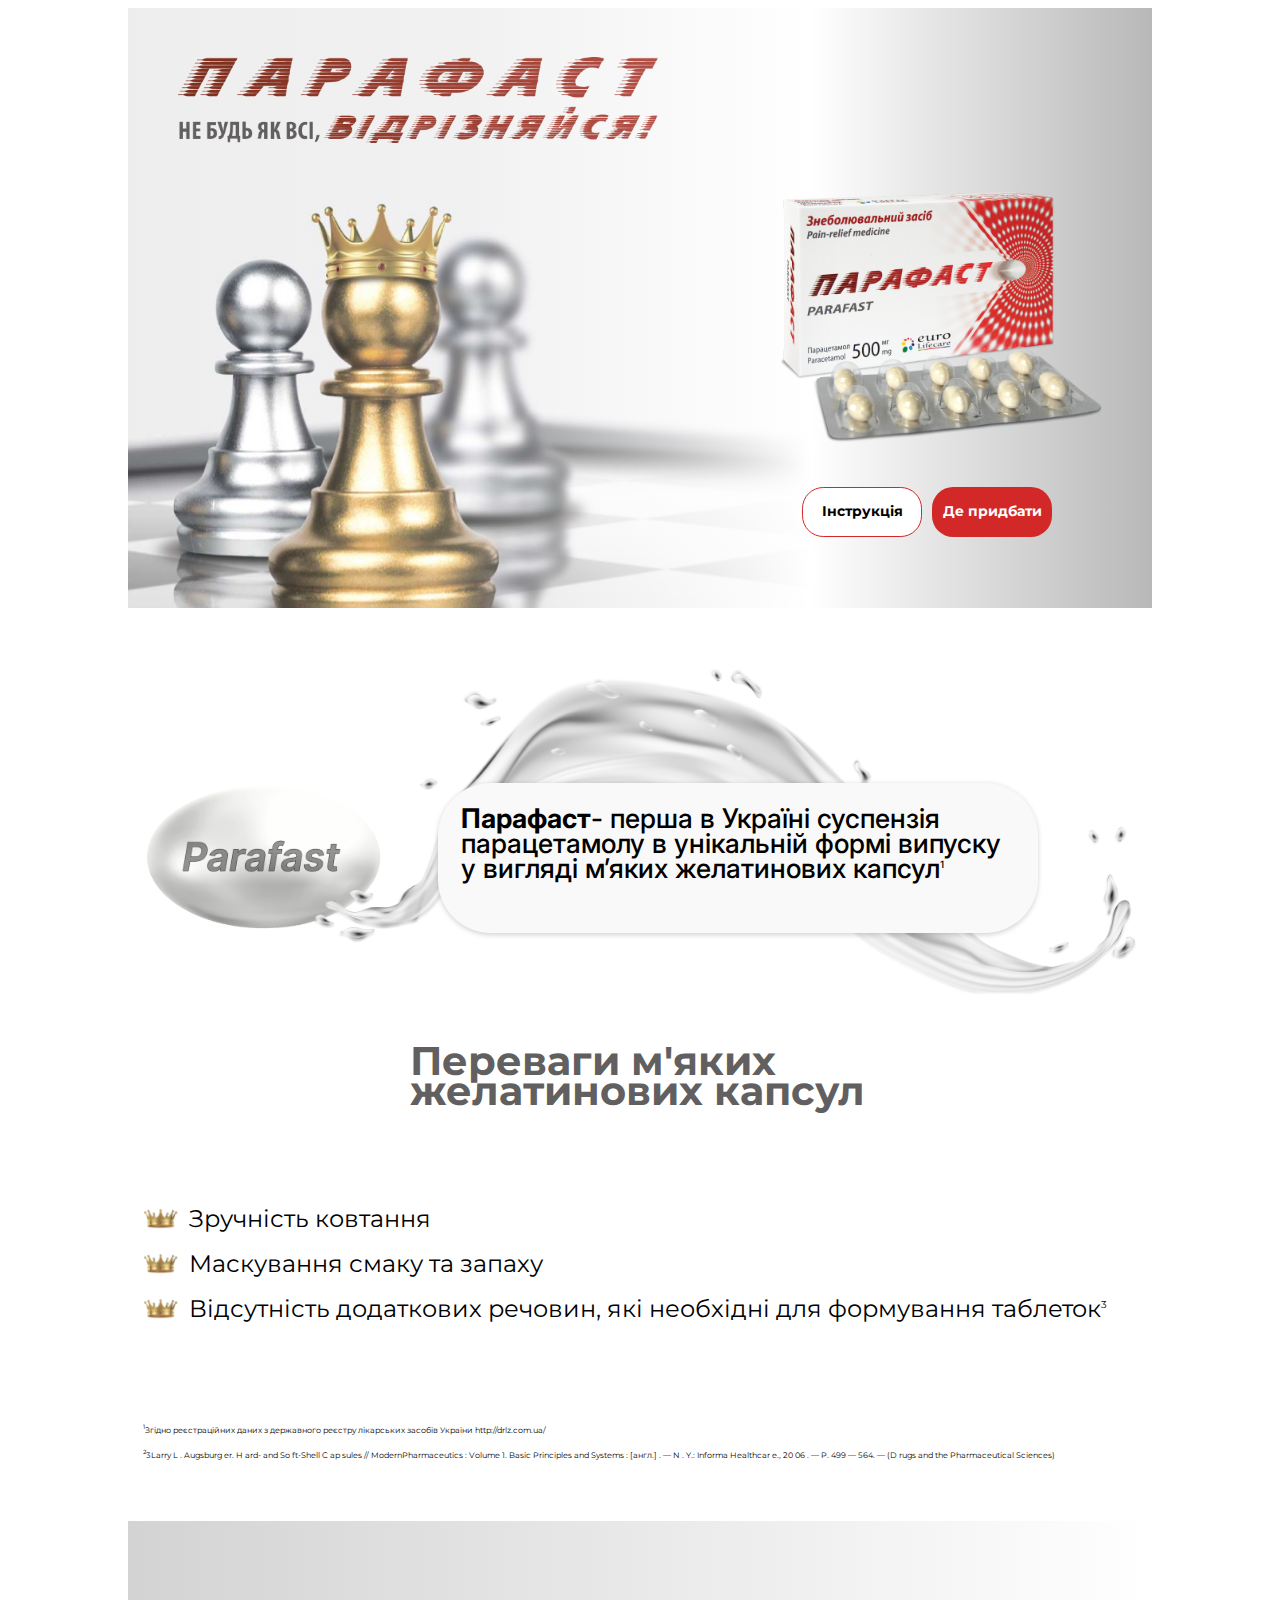
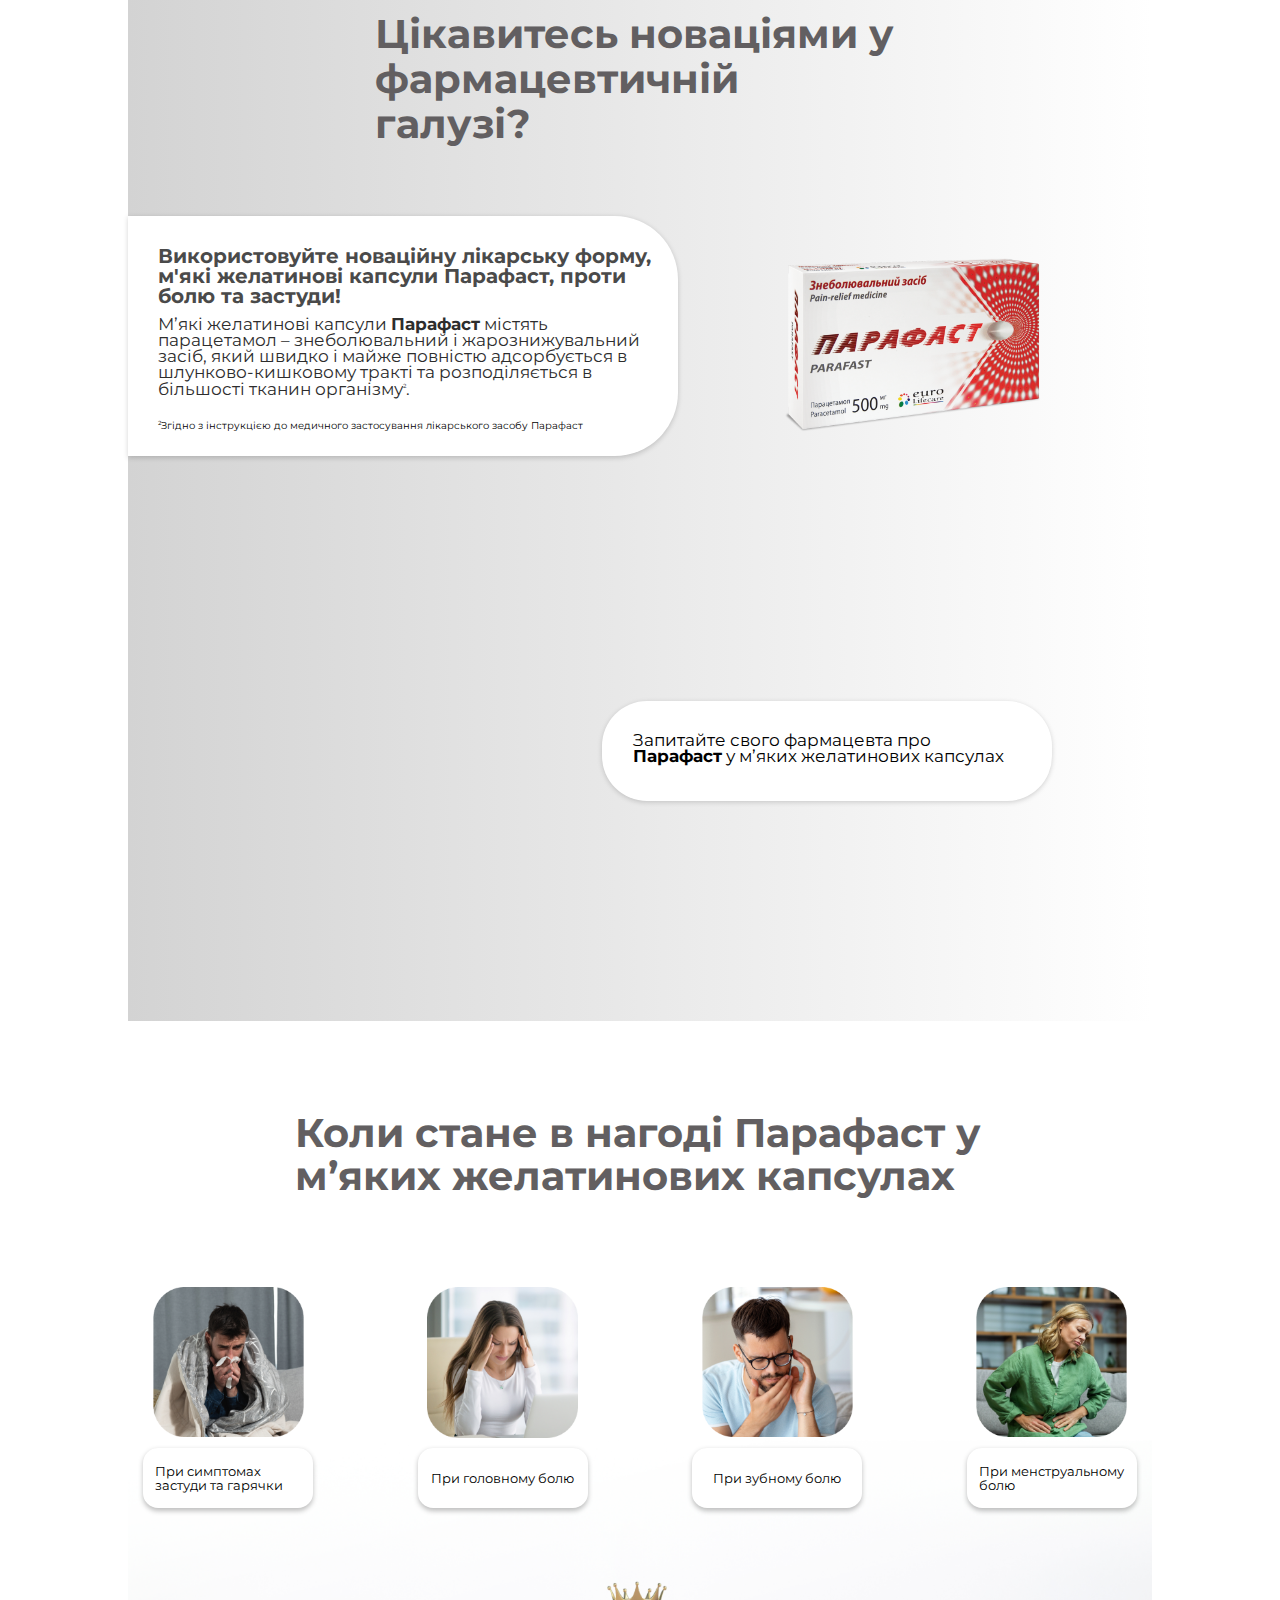
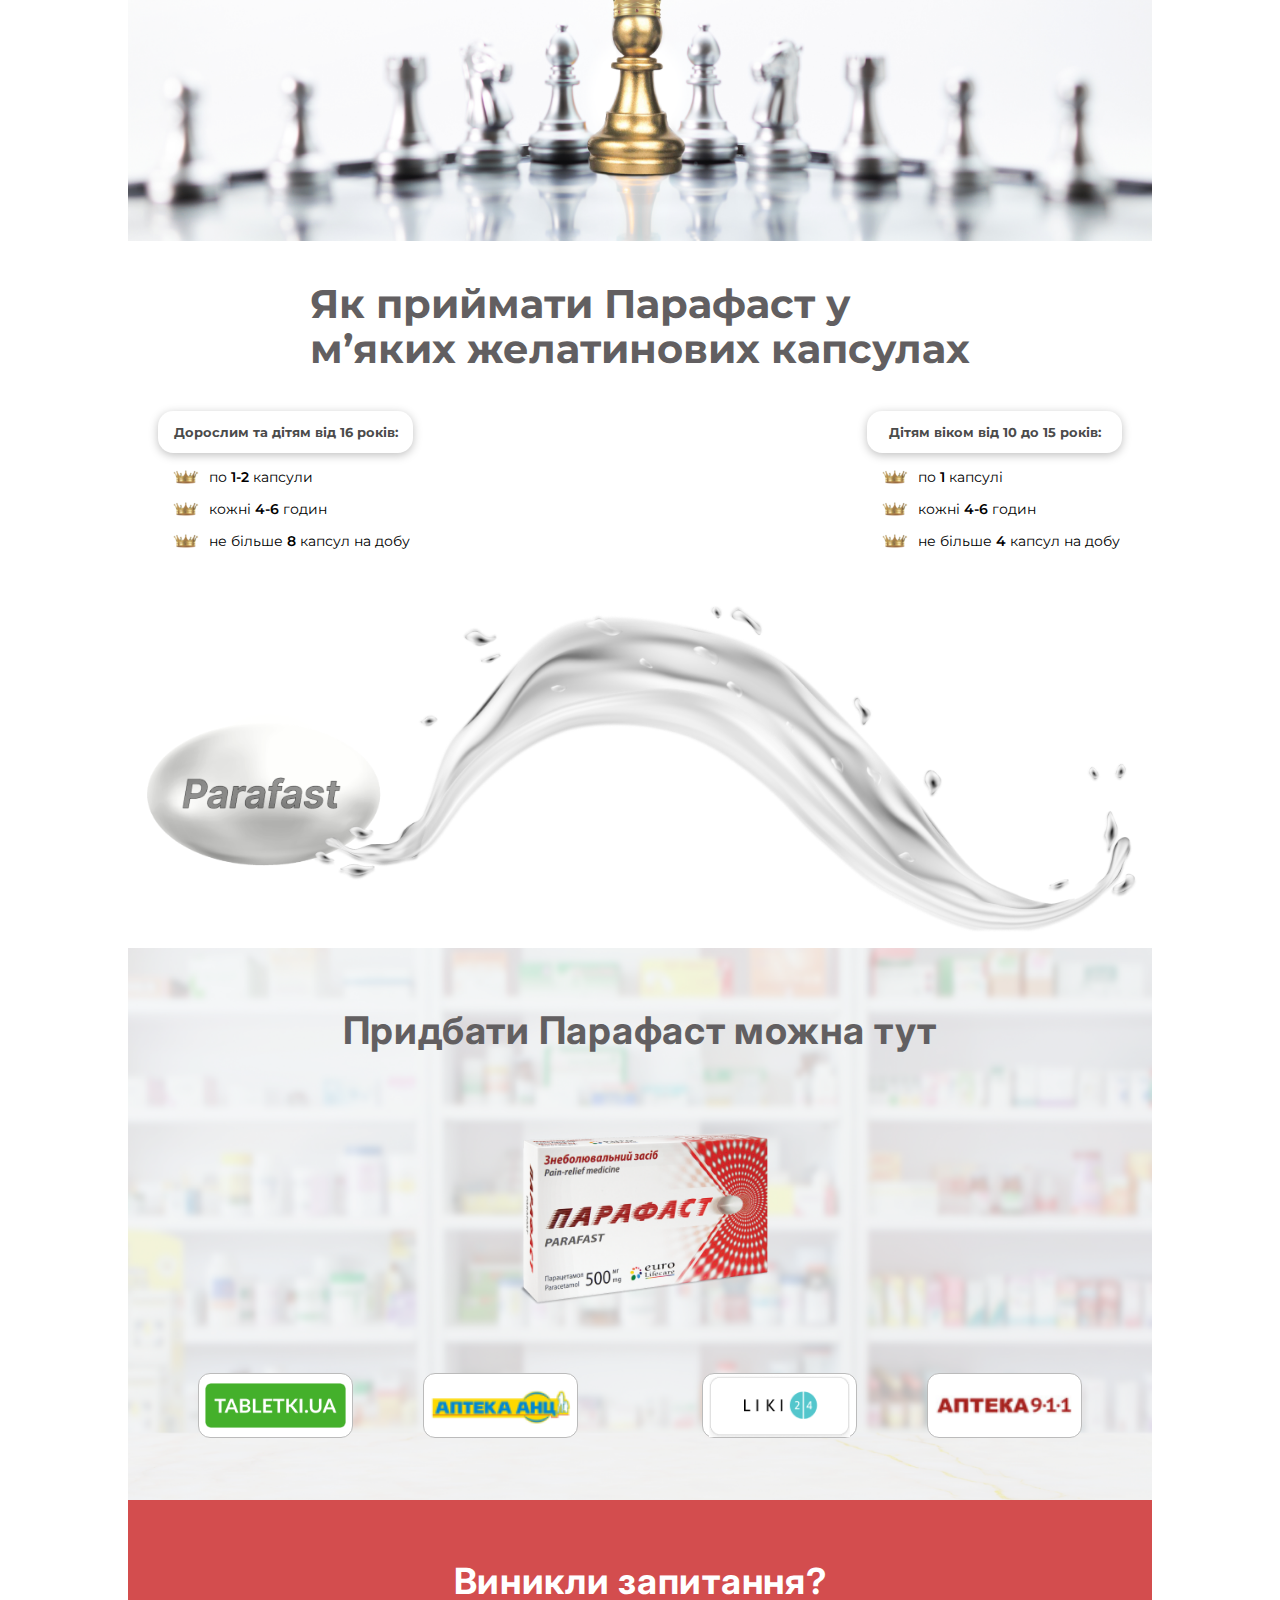
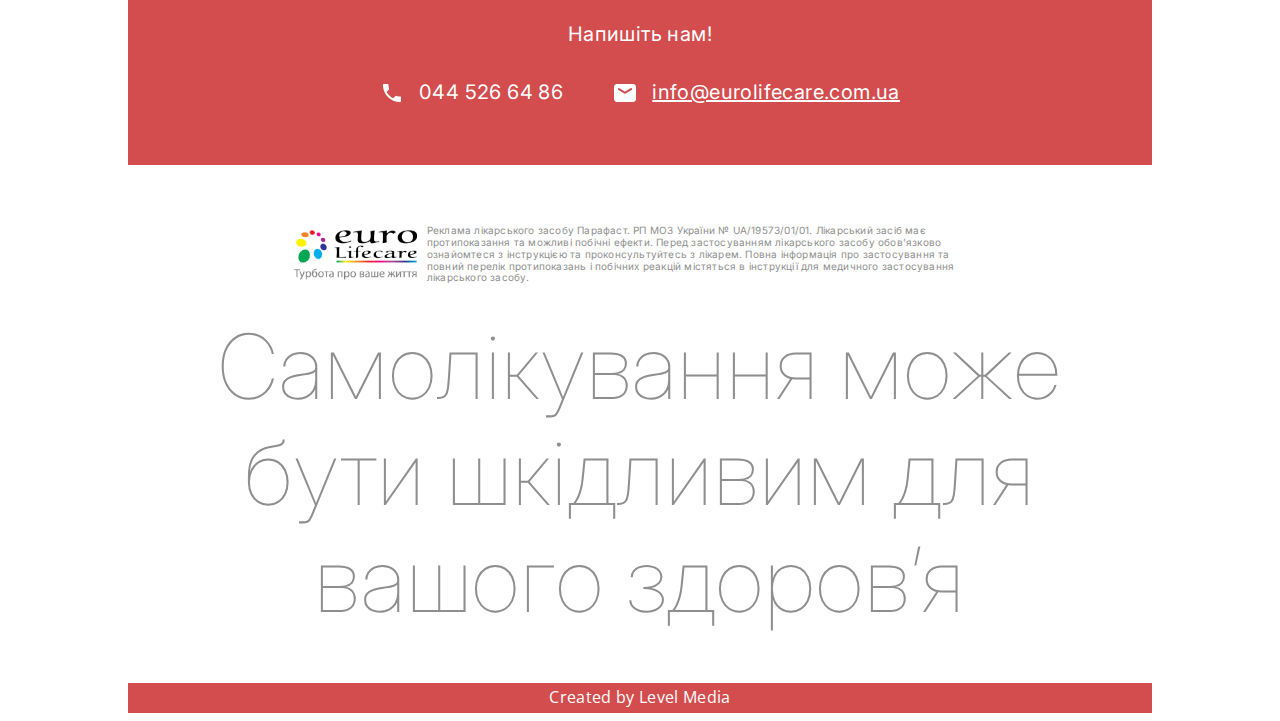
==== index.html @ 2ca3a3f9 "Section warning + footer full" ====
<!DOCTYPE html>
<html lang="en">
<head>
    <meta charset="UTF-8">
    <meta http-equiv="X-UA-Compatible" content="IE=edge">
    <meta name="viewport" content="width=device-width, initial-scale=1.0">
    <link rel="preconnect" href="https://fonts.googleapis.com">
    <link rel="preconnect" href="https://fonts.gstatic.com" crossorigin>
    <link href="https://fonts.googleapis.com/css2?family=Inter:wght@400;500;700;900&family=Montserrat:wght@400;500;600;700;900&display=swap"
        rel="stylesheet">
    <link rel="preconnect" href="https://fonts.googleapis.com">
    <link rel="preconnect" href="https://fonts.gstatic.com" crossorigin>
    <link href="https://fonts.googleapis.com/css2?family=Inter:wght@100;400;500;700;900&display=swap" rel="stylesheet">
    <link rel="preconnect" href="https://fonts.googleapis.com">
    <link rel="preconnect" href="https://fonts.gstatic.com" crossorigin>
    <link href="https://fonts.googleapis.com/css2?family=Open+Sans&display=swap" rel="stylesheet">
    <title>Парафаст</title>
    <link rel="stylesheet" href="./css/main.css">
</head>
<body>
    <header>

    </header>
    <main>
        <section class="hero-section container">
                <div class="hero-content">
                    <div>
                        <img src="./images/hero_title.png" alt="" class="hero-title">
                    </div>
                    <div class="hero-tumb">
                        <div class="hero-btn-box">
                            <button type="button" class="hero-btn-manual">Інструкція</button>
                            <button type="button" class="hero-btn-buy">Де придбати</button>
                        </div>
                        <img src="./images/hero_img-tablet-mobile.png" alt="" class="hero-img-tablet">
                        <img src="./images/hero_img-tablet-pc.png" alt="" class="hero-img-tablet-pc">
                    </div>
                </div>
        </section>
        <section class="advantages-section container">
            <div class="advantages-img-box">
                    <img src="./images/advantages_img.png" alt="" class="advantages-img">
                    <div class="definition">
                        <p class="definition-text"><span class="definition-text-title">Парафаст</span>- перша в Україні суспензія парацетамолу в унікальній формі випуску у вигляді
                            м’яких желатинових капсул<sup class="definition-text-index">1</sup></p>
                    </div>
            </div>
            <h1 class="advantages-section-title">Переваги м'яких желатинових капсул</h1>
            <ul class="advantages-section-list">
                <li class="advantages-section-item">
                    <img src="./images/crown.png" alt="" class="advantages-section-img">
                    <p class="advantages-section-item-text">Зручність ковтання</p>
                </li>
                <li class="advantages-section-item">
                    <img src="./images/crown.png" alt="" class="advantages-section-img">
                    <p class="advantages-section-item-text">Маскування смаку та запаху</p>
                </li>
                <li class="advantages-section-item">
                    <img src="./images/crown.png" alt="" class="advantages-section-img">
                    <p class="advantages-section-item-text">Відсутність додаткових речовин, які необхідні для формування таблеток<sup class="advantages-section-item-index">3</sup></p>
                </li>
            </ul>
            <p class="advantages-section-footnote"><sup class="advantages-section-footnote-index">1</sup>Згідно реєстраційних даних з державного реєстру лікарських засобів України http://drlz.com.ua/</p>
            <p class="advantages-section-second-footnote"><sup class="advantages-section-footnote-index">2</sup>3Larry L . Augsburg er. H ard- and So ft-Shell C ap sules // ModernPharmaceutics : Volume 1. Basic Principles and
            Systems : [англ.] . — N . Y.: Informa Healthcar e., 20 06 . — P. 499 — 564. — (D rugs and the Pharmaceutical Sciences)</p>
        </section>
        <section class="innovations-section container">
            <h1 class="innovations-section-title">Цікавитесь новаціями у фармацевтичній галузі?</h1>
            <div class="innovations-tumb">
                <div class="innovations-text-box">
                    <p class="innovations-first-text">Використовуйте новаційну лікарську форму, м'які желатинові капсули Парафаст, проти болю та застуди!</p>
                    <p class="innovations-second-text">М’які желатинові капсули <span class="innovations-second-bold-text">Парафаст</span> містять парацетамол – знеболювальний і жарознижувальний засіб, який швидко і майже
                    повністю адсорбується в шлунково-кишковому тракті та розподіляється в більшості тканин організму<sup class="innovations-second-text-index">2</sup>.</p>
                    <p class="innovations-footnote-text"><sup class="innovations-footnote-index">2</sup>Згідно з інструкцією до медичного застосування лікарського засобу Парафаст</p>
                </div>
                <img src="./images/innovations_img-tablet.png" alt="" class="innovations-img-tablet">
            </div>
            <div class="innovations-ask">
                <p class="innovations-ask-text">Запитайте свого фармацевта про <span class="innovations-ask-bold-text">Парафаст</span> у м’яких желатинових капсулах</p>
            </div>
            <img src="./images/innovations_girl.png" alt="" class="innovations-girl-img">
        </section>
        <section class="simptoms-section container">
            <h1 class="simptoms-section-title">Коли стане в нагоді Парафаст у м’яких желатинових капсулах</h1>
            <div class="simptoms-list">
                <div class="simptoms-tumb">
                    <div class="simptoms-item-img-box"><img src="./images/flu.png" alt=""></div>
                    <div class="simptoms-item-text-box"><p class="simptoms-item-text">При симптомах застуди та гарячки</p></div>
                </div>
                <div class="simptoms-tumb">
                    <div class="simptoms-item-img-box"><img src="./images/headache.png" alt=""></div>
                    <div class="simptoms-item-text-box"><p class="simptoms-item-text">При головному болю</p></div>
                </div>
                <div class="simptoms-tumb">
                    <div class="simptoms-item-img-box"><img src="./images/toothache.png" alt=""></div>
                    <div class="simptoms-item-text-box"><p class="simptoms-item-text">При зубному болю</p></div>
                </div>
                <div class="simptoms-tumb">
                    <div class="simptoms-item-img-box"><img src="./images/menstrual.png" alt=""></div>
                    <div class="simptoms-item-text-box"><p class="simptoms-item-text">При менструальному болю</p></div>
                </div>
            </div>
            <img src="./images/simptoms_img.png" alt="" class="simptoms-img">
        </section>
        <section class="use-section container">
            <h1 class="use-section-title">Як приймати Парафаст у м’яких желатинових капсулах</h1>
            <div class="use-section-box">
                <div class="use-tumb">
                    <div class="use-list-title">
                        <p class="use-list-title-text">Дорослим та дітям від 16 років:</p>
                    </div>
                    <ul class="use-list">
                        <li class="use-item">
                            <img src="./images/crown.png" alt="" class="use-item-img">
                            <p class="use-item-text">по <span class="use-item-bold-text">1-2</span> капсули</p>
                        </li>
                        <li class="use-item">
                            <img src="./images/crown.png" alt="" class="use-item-img">
                            <p class="use-item-text">кожні <span class="use-item-bold-text">4-6</span> годин</p>
                        </li>
                        <li class="use-item">
                            <img src="./images/crown.png" alt="" class="use-item-img">
                            <p class="use-item-text">не більше <span class="use-item-bold-text">8</span> капсул на добу</p>
                        </li>
                    </ul>
                </div>
                <div class="use-tumb">
                    <div class="use-list-title">
                        <p class="use-list-title-text">Дітям віком від 10 до 15 років:</p>
                    </div>
                    <ul class="use-list">
                        <li class="use-item">
                            <img src="./images/crown.png" alt="" class="use-item-img">
                            <p class="use-item-text">по <span class="use-item-bold-text">1</span> капсулі</p>
                        </li>
                        <li class="use-item">
                            <img src="./images/crown.png" alt="" class="use-item-img">
                            <p class="use-item-text">кожні <span class="use-item-bold-text">4-6</span> годин</p>
                        </li>
                        <li class="use-item">
                            <img src="./images/crown.png" alt="" class="use-item-img">
                            <p class="use-item-text">не більше <span class="use-item-bold-text">4</span> капсул на добу</p>
                        </li>
                    </ul>
                    </div>
                </div>
            </div>
            <img src="./images/advantages_img.png" alt="">
        </section>
        <section class="container">
            <div class="section-buy-box">
                <p class="buy-title" id="where">Придбати Парафаст можна тут</p>
                    <div class="buy-photo">
                        <img src="./images/buy_photo.png" alt="">
                    </div>
                    <div class="buy-box">
                        <div class="buy-one-twoo-box">
                            <a href=""><button type="button" class="buy-one-btn">
                                    <img src="./images/buy_1_btn.png" alt="">
                                </button></a>
                            <a href=""><button type="button" class="buy-twoo-btn">
                                    <img src="./images/buy_2_btn.png" alt="">
                                </button></a>
                        </div>
                        <div class="buy-three-four-box">
                            <a href=""><button type="button" class="buy-three-btn">
                                    <img src="./images/buy_3_btn.png" alt="">
                                </button></a>
                            <a href=""><button type="button" class="buy-four-btn">
                                    <img src="./images/buy_4_btn.png" alt="">
                                </button></a>
                        </div>
                    </div>
            </div>
        </section>
        <section class="container">
            <div class="section-contacts">
                <p class="contacts-title">Виникли запитання?</p>
                <p class="contacts-text">Напишіть нам!</p>
                <div class="contacts-box">
                    <div class="contacts-phone-box">
                        <img src="./images/phone_icon.png" alt="" class="contacts-phone-icon">
                        <a class="contacts-phone-number" href="tel:+380445266486">044 526 64 86</a>
                    </div>
                    <div class="contacts-mail-box">
                        <img src="./images/mail_icon.png" alt="" class="contacts-mail-icon">
                        <a class="contacts-mail" href="mailto:info@eurolifecare.com.ua">info@eurolifecare.com.ua</a>
                    </div>
                </div>
            </div>
        </section>
        <section class="container">
            <div class="section-warning">
                <div class="warning-logo-box">
                    <img src="./images/eurolifecare_logo.png" alt="" class="warning-lifecare-logo">
                    <p class="warning-note">Реклама лікарського засобу Парафаст. РП МОЗ України № UA/19573/01/01. Лікарський засіб має протипоказання та можливі
                    побічні ефекти. Перед застосуванням лікарського засобу обов’язково ознайомтеся з інструкцією та проконсультуйтесь з
                    лікарем. Повна інформація про застосування та повний перелік протипоказань і побічних реакцій містяться в інструкції для
                    медичного застосування лікарського засобу.</p>
                </div>
                <p class="warning-text">Самолікування може бути шкідливим для вашого здоров’я</p>
            </div>
        </section>
        </main>
        <footer class="container">
            <div class="footer-box">
                <p class="footer-text">Сreated by Level Media</p>
            </div>
        </footer>
    </main>
    
</body>
</html>
---- css/main.css ----
html {
    box-sizing: border-box;
}

*,
*::before,
*::after {
    box-sizing: inherit;
}

img {
    display: block;
    width: 100%;
    height: auto;
}

h1,
h2,
h3,
p {
    margin-top: 0;
    margin-bottom: 0;
}

.visually-hidden {
    position: absolute !important;
    clip: rect(1px 1px 1px 1px);
    clip: rect(1px, 1px, 1px, 1px);
    padding: 0 !important;
    border: 0 !important;
    height: 1px !important;
    width: 1px !important;
    overflow: hidden;
    margin: 0;
}

.list {
    list-style: none;
    margin: 0;
    padding-left: 0;
}

.txt-deco {
    text-decoration: none;
}

.container {
    width: 100%;
}

@media screen and (min-width: 425px) {
    .container {
        max-width: 425px;
        margin-left: auto;
        margin-right: auto;
    }
}

@media screen and (min-width: 768px) {
    .container {
        max-width: 768px;
    }
}

@media screen and (min-width: 1024px) {
    .container {
        max-width: 1024px;
    }
}

@media screen and (min-width: 1440px) {
    .container {
        max-width: 1440px;
    }
}

.hero-section {
    background-image: linear-gradient(to bottom, rgba(114, 108, 108, 0), rgba(255, 255, 255, 0.19), rgba(184, 184, 184, 1)), url(../images/hero_img-mobile.png);
    background-repeat: no-repeat;
    background-position: center;
    background-size: cover;
    margin-left: auto;
    margin-right: auto;
    display: flex;
    align-items: center;

    @media screen and (min-width: 768px) {
            background-image: linear-gradient(to right, rgba(114, 108, 108, 0), rgba(255, 255, 255, 0.19), rgba(255, 255, 255, 1), rgba(184, 184, 184, 1)), url(../images/hero_img-pc.png);
        }
}

.hero-content {
    width: 100%;
    height: 550px;
    margin-left: auto;
    margin-right: auto;
    padding-top: 50px;

    @media screen and (min-width: 400px) {
            padding-top: 35px;
        }

    @media screen and (min-width: 768px) {
            height: 600px;
        }
    
        @media screen and (min-width: 1440px) {
            height: 900px;
            padding-top: 80px;
        }
}

.hero-title {
    width: 280px;
    height: 67px;
    margin-left: auto;
    margin-right: auto;

    @media screen and (min-width: 768px) {
            width: 480px;
            height: 100px;
            margin-left: 50px;
        }

        @media screen and (min-width: 1440px) {
            width: 686px;
            height: 143px;
            margin-left: 100px;
        }
}

.hero-tumb {
    display: flex;
    flex-direction: column;
}

.hero-btn-box {
    @media screen and (max-width: 767px) {
            display: flex;
            flex-direction: column;
            padding-top: 115px;
            margin-bottom: 20px;
        }
    
    @media screen and (min-width: 400px) {
            padding-top: 130px;
        }

        @media screen and (min-width: 768px) {
            display: flex;
            order: 2;
            padding-top: 0;
            margin-left: auto;
            margin-right: 100px;
        }

        @media screen and (min-width: 1440px) {
            margin-right: 130px;
        }
}

.hero-btn-manual {
    font-family: 'Montserrat';
    font-weight: 700;
    font-size: 14px;
    line-height: 17.09px;
    color: black;
    width: 120px;
    height: 50px;
    border: 0.45px solid #D22827;
    background-color: #fff;
    border-radius: 21.24px;
    margin-right: 12px;
    margin-left: auto;
    margin-bottom: 10px;

    @media screen and (min-width: 768px) {
            margin-right: 0;
            margin-left: 0;
            margin-bottom: 0;
        }

    @media screen and (min-width: 1440px) {
        margin-right: 0;
        margin-left: 0;
        margin-bottom: 0;
        width: 191px;
        height: 66px;
        font-size: 22px;
    }
}

.hero-btn-buy {
    font-family: 'Montserrat';
    font-weight: 700;
    font-size: 14px;
    line-height: 17.09px;
    color: #fff;
    width: 120px;
    height: 50px;
    border: none;
    background-color: #D22827;
    border-radius: 21.24px;
    margin-right: 12px;
    margin-left: auto;

    @media screen and (min-width: 768px) {
            margin-right: 0;
            margin-left: 10px;
        }

    @media screen and (min-width: 1440px) {
            width: 191px;
            height: 66px;
            font-size: 22px;
            margin-left: 30px;
        }
}

.hero-img-tablet {
    width: 256px;
    height: 187px;
    margin-left: auto;
    margin-right: auto;

    @media screen and (min-width: 768px) {
            display: none;
        }
}

.hero-img-tablet-pc {
    display: none;

    @media screen and (min-width: 768px) {
            display: block;
            width: 330px;
            height: 314px;
            order: 1;
            margin-right: 50px;
            margin-left: auto;
            margin-bottom: 30px;
        }
    
        @media screen and (min-width: 1440px) {
            width: 500px;
            height: 470px;
            margin-bottom: 50px;
        }

}

.advantages-section {
    padding-top: 60px;
    padding-bottom: 60px;
    padding-left: 15px;
    padding-right: 15px;

    @media screen and (min-width: 1440px) {
            padding-top: 100px;
            padding-bottom: 100px;
            padding-left: 100px;
            padding-right: 100px;
        }
}

.advantages-img-box {
    position: relative;
    margin-bottom: 50px;

    @media screen and (min-width: 1440px) {
            margin-bottom: 150px;
        }
}

.definition {
    position: absolute;
    top: 15%;
    right: 5%;
    width: 196px;
    height: 66px;
    border-radius: 15.2px;
    background-color: #F9F9F9;
    padding-left: 10px;
    padding-right: 10px;
    padding-top: 10px;
    padding-bottom: 10px;
    box-shadow: 0px 1.35px 5.74px rgba(0, 0, 0, 0.17);

    @media screen and (min-width: 375px) {
            right: 10%;
        }

    @media screen and (min-width: 425px) {
            top: 20%;
            right: 15%;
        }

    @media screen and (min-width: 768px) {
            width: 450px;
            height: 100px;
            top: 35%;
            right: 10%;
        }

    @media screen and (min-width: 1024px) {
            width: 600px;
            height: 150px;
            padding: 23px;
            border-radius: 53.21px;
        }

    @media screen and (min-width: 1440px) {
            top: 40%;
            right: 5%;
            width: 800px;
            height: 170px;
            padding: 30px;
        }

}

.definition-text {
    font-family: 'Inter', sans-serif;
    font-weight: 500;
    font-size: 8.74px;
    line-height: 10.58px;
    color: #000;

    @media screen and (min-width: 768px) {
            font-size: 22px;
            line-height: 20px;
        }

    @media screen and (min-width: 1024px) {
            font-size: 27px;
            line-height: 25px;
        }

    @media screen and (min-width: 1440px) {
            font-size: 32px;
            line-height: 38.73px;
        }
}

.definition-text-title {
    font-family: 'Inter', sans-serif;
    font-weight: 700;
    font-size: 8.74px;
    line-height: 10.58px;
    color: #000;

    @media screen and (min-width: 768px) {
            font-size: 22px;
            line-height: 20px;
        }

    @media screen and (min-width: 1024px) {
            font-size: 27px;
            line-height: 25px;
        }

    @media screen and (min-width: 1440px) {
            font-size: 32px;
            line-height: 38.73px;
        }
}

.definition-text-index {
    font-family: 'Inter', sans-serif;
    font-weight: 500;
    font-size: 6px;
    line-height: 4px;
    color: #000;

    @media screen and (min-width: 768px) {
            font-size: 10px;
        }
}

.advantages-section-title {
    font-family: 'Montserrat';
    font-weight: 700;
    font-size: 22px;
    line-height: 20.59px;
    color: #625F61;
    margin-left: auto;
    margin-right: auto;
    width: 250px;

    @media screen and (min-width: 768px) {
            font-size: 27px;
            width: 400px;
        }

    @media screen and (min-width: 1024px) {
            font-size: 40px;
            line-height: 30px;
            width: 460px;
        }

    @media screen and (min-width: 1440px) {
            font-size: 46px;
            width: 1000px;
        }
}

.advantages-section-img {
    width: 22px;
    height: 13px;
    margin-right: 10px;

    @media screen and (min-width: 1024px) {
            width: 36px;
            height: 23px;
        }
}

.advantages-section-list {
    padding: 0;
    margin-top: 50px;
    margin-bottom: 50px;

    @media screen and (min-width: 1024px) {
            margin-top: 100px;
            margin-bottom: 100px;
        }

    @media screen and (min-width: 1440px) {
            margin-top: 170px;
            margin-bottom: 170px;
        }
}

.advantages-section-item {
    display: flex;
    align-items: center;
    margin-bottom: 20px;

    @media screen and (min-width: 1440px) {
            margin-bottom: 40px;
        }
}

.advantages-section-item-text {
    font-family: 'Montserrat';
    font-weight: 400;
    font-size: 14px;
    line-height: 12.12px;
    color: #000000;

    @media screen and (min-width: 768px) {
            font-size: 24px;
            line-height: 25px;
        }

    @media screen and (min-width: 1440px) {
            font-size: 28px;
        }
}

.advantages-section-item-index {
    font-family: 'Montserrat';
    font-weight: 400;
    font-size: 6px;
    line-height: 12.12px;
    color: #000000;

    @media screen and (min-width: 768px) {
            font-size: 10px;
        }
}

.advantages-section-footnote {
    font-family: 'Montserrat';
    font-weight: 400;
    font-size: 8px;
    line-height: 12.12px;
    color: #000000;
    margin-bottom: 10px;

    @media screen and (min-width: 1440px) {
            font-size: 12px;
        }
}

.advantages-section-second-footnote {
    font-family: 'Montserrat';
    font-weight: 400;
    font-size: 8px;
    line-height: 12.12px;
    color: #000000;

    @media screen and (min-width: 1440px) {
            font-size: 12px;
            width: 1000px;
        }
}

.advantages-section-footnote-index {
    font-family: 'Montserrat';
    font-weight: 400;
    font-size: 6px;
    line-height: 12.12px;
    color: #000000;

    @media screen and (min-width: 1440px) {
            font-size: 10px;
        }
}

.innovations-section {
    position: relative;
    background-image: linear-gradient(to right, rgba(211, 211, 211, 1), rgba(217, 217, 217, 0));
    background-repeat: no-repeat;
    background-position: center;
    background-size: cover;
    margin-left: auto;
    margin-right: auto;
    height: 550px;
    padding-top: 40px;

    @media screen and (min-width: 1024px) {
            height: 1100px;
            padding-top: 90px;
        }
}

.innovations-section-title {
    font-family: 'Montserrat';
    font-weight: 700;
    font-size: 18px;
    line-height: 22px;
    color: #625F61;
    margin-left: auto;
    margin-right: auto;
    margin-bottom: 30px;
    width: 240px;

    @media screen and (min-width: 1024px) {
            font-size: 40px;
            line-height: 45px;
            width: 530px;
            margin-bottom: 70px;
        }

    @media screen and (min-width: 1440px) {
            font-size: 46px;
            line-height: 45px;
            width: 1220px;
            margin-bottom: 90px;
        }
}

.innovations-tumb {
    @media screen and (min-width: 1024px) {
            display: flex;
            align-items: center;
        }
}

.innovations-text-box {
    border-top-right-radius: 63.4px;
    border-bottom-right-radius: 63.4px;
    background-color: #fff;
    box-shadow: 0px 1.35px 5.74px rgba(0, 0, 0, 0.17);
    padding: 10px;

    @media screen and (min-width: 768px) {
            width: 450px;
        }

    @media screen and (min-width: 1024px) {
            width: 550px;
            height: 240px;
            padding: 30px;
        }

    @media screen and (min-width: 1024px) {
            width: 550px;
            height: 240px;
            padding: 30px;
        }

    @media screen and (min-width: 1440px) {
            width: 850px;
            height: 335px;
            padding-left: 100px;
        }
}

.innovations-first-text {
    font-family: 'Montserrat';
    font-weight: 700;
    font-size: 12px;
    line-height: 14px;
    color: #4A4A4A;
    margin-bottom: 10px;
    width: 270px;

    @media screen and (min-width: 375px) {
            width: 300px;
        }

    @media screen and (min-width: 425px) {
            width: 370px;
        }

    @media screen and (min-width: 1024px) {
            width: 500px;
            font-size: 20px;
            line-height: 20px;
        }

    @media screen and (min-width: 1440px) {
            width: 720px;
            font-size: 30px;
            line-height: 30px;
            margin-bottom: 30px;
        }
}

.innovations-second-text {
    font-family: 'Montserrat';
    font-weight: 400;
    font-size: 10px;
    line-height: 14px;
    color: #2D2D2D;
    margin-bottom: 10px;

    @media screen and (min-width: 1024px) {
            font-size: 17px;
            line-height: 16px;
            margin-bottom: 20px;
        }

    @media screen and (min-width: 1440px) {
            font-size: 22px;
            line-height: 22px;
            margin-bottom: 50px;
        }
}

.innovations-second-bold-text {
    font-family: 'Montserrat';
    font-weight: 700;
    font-size: 10px;
    line-height: 14px;
    color: #2D2D2D;

    @media screen and (min-width: 1024px) {
            font-size: 17px;
            line-height: 16px;
        }

    @media screen and (min-width: 1440px) {
            font-size: 22px;
            line-height: 22px;
        }
}

.innovations-second-text-index {
    font-family: 'Montserrat';
    font-weight: 400;
    font-size: 6px;
    line-height: 12px;
    color: #2D2D2D;

    @media screen and (min-width: 1440px) {
            font-size: 10px;
        }
}

.innovations-footnote-text {
    font-family: 'Montserrat';
    font-weight: 400;
    font-size: 6px;
    line-height: 12.12px;
    color: #000000;

    @media screen and (min-width: 1024px) {
            font-size: 10px;
        }
}

.innovations-footnote-index {
    font-family: 'Montserrat';
    font-weight: 400;
    font-size: 6px;
    line-height: 12px;
    color: #000000;

    @media screen and (min-width: 1440px) {
        font-size: 10px;
    }
}

.innovations-img-tablet {
    width: 155px;
    height: 119px;
    margin-left: auto;

    @media screen and (min-width: 375px) {
            width: 186px;
            height: 143px;
        }

    @media screen and (min-width: 425px) {
            width: 217px;
            height: 167px;
        }

    @media screen and (min-width: 768px) {
            margin-right: 100px;
        }

    @media screen and (min-width: 1024px) {
            width: 279px;
            height: 214px;
        }

    @media screen and (min-width: 1440px) {
            width: 465px;
            height: 360px;
        }
}

.innovations-ask {
    position: absolute;
    right: 0;
    bottom: 5%;
    width: 217px;
    height: 70px;
    border-radius: 16.69px;
    padding: 14px;
    background-color: #fff;
    box-shadow: 0px 1.35px 5.74px rgba(0, 0, 0, 0.17);
    z-index: 999;

    @media screen and (min-width: 375px) {
            width: 250px;
        }

    @media screen and (min-width: 768px) {
            right: 100px;
        }

    @media screen and (min-width: 1024px) {
            width: 450px;
            height: 100px;
            border-radius: 45px;
            bottom: 20%;
            padding: 31px;
        }

    @media screen and (min-width: 1440px) {
            width: 600px;
            height: 130px;
            bottom: 15%;
            padding: 40px;
        }
}

.innovations-ask-text {
    font-family: 'Montserrat';
    font-weight: 400;
    font-size: 12px;
    line-height: 14px;
    color: #000000;

    @media screen and (min-width: 1024px) {
            font-size: 17px;
            line-height: 16px;
        }

    @media screen and (min-width: 1440px) {
            font-size: 22px;
            line-height: 22px;
        }
}

.innovations-ask-bold-text {
    font-family: 'Montserrat';
    font-weight: 700;
    font-size: 12px;
    line-height: 14px;
    color: #000000;

    @media screen and (min-width: 1024px) {
            font-size: 17px;
            line-height: 16px;
        }

    @media screen and (min-width: 1440px) {
            font-size: 22px;
            line-height: 22px;
        }
}

.innovations-girl-img {
    position: absolute;
    left: 0;
    bottom: 0;
    width: 169px;
    height: 258px;
    z-index: 1;

    @media screen and (min-width: 768px) {
            left: 100px;
        }

    @media screen and (min-width: 1024px) {
            display: none;
        }
}

.simptoms-section {
    position: relative;
    padding-top: 40px;
    height: 1223px;

    @media screen and (min-width: 768px) {
            height: 1350px;
        }

    @media screen and (min-width: 1024px) {
            padding-top: 90px;
            height: 820px;
        }
}

.simptoms-section-title {
    font-family: 'Montserrat';
    font-weight: 700;
    font-size: 16px;
    line-height: 22px;
    color: #625F61;
    margin-left: auto;
    margin-right: auto;
    margin-bottom: 40px;
    width: 275px;

    @media screen and (min-width: 1024px) {
            font-size: 40px;
            line-height: 43px;
            width: 690px;
            margin-bottom: 90px;
        }

    @media screen and (min-width: 1440px) {
            font-size: 46px;
            line-height: 46px;
            width: 790px;
        }
}

.simptoms-list {
    @media screen and (min-width: 1024px) {
            display: flex;
            justify-content: space-between;
            padding-left: 15px;
            padding-right: 15px;
        }

    @media screen and (min-width: 1440px) {
            padding-left: 100px;
            padding-right: 100px;
        }
}

.simptoms-tumb {
    margin-bottom: 30px;
}

.simptoms-item-img-box {
    width: 151px;
    height: 151px;
    border-radius: 31.59px;
    margin-left: auto;
    margin-right: auto;
    margin-bottom: 10px;

    @media screen and (min-width: 1440px) {
            width: 220px;
            height: 220px;
        }
}

.simptoms-item-text-box {
    width: 170px;
    height: 60px;
    border-radius: 15.11px;
    padding-top: 14px;
    padding-bottom: 14px;
    padding-left: 12px;
    padding-right: 12px;
    box-shadow: 0px 2.74px 5.49px rgba(0, 0, 0, 0.25);
    background-color: #fff;
    margin-left: auto;
    margin-right: auto;
    display: flex;
    justify-content: center;

    @media screen and (min-width: 1440px) {
            width: 274px;
            height: 78px;
        }
}

.simptoms-item-text {
    font-family: 'Montserrat';
    font-weight: 400;
    font-size: 13px;
    line-height: 14px;
    color: #000000;
    display: flex;
    align-items: center;

    @media screen and (min-width: 1440px) {
            font-size: 22px;
            line-height: 22px;
        }
}

.simptoms-img {
    position: absolute;
    bottom: 0;
    left: 0;
    z-index: -1;
}

.use-section {
    padding-top: 40px;
    padding-left: 15px;
    padding-right: 15px;
    padding-bottom: 15px;

    @media screen and (min-width: 1440px) {
            padding-top: 80px;
            padding-left: 100px;
            padding-right: 100px;
        }
}

.use-section-title {
    font-family: 'Montserrat';
    font-weight: 700;
    font-size: 18px;
    line-height: 22px;
    color: #625F61;
    margin-left: auto;
    margin-right: auto;
    width: 300px;
    margin-bottom: 40px;

    @media screen and (min-width: 1024px) {
            font-size: 40px;
            line-height: 45px;
            width: 660px;
        }

    @media screen and (min-width: 1440px) {
            margin-bottom: 80px;
            font-size: 46px;
            line-height: 46px;
            width: 800px;
        }
}

.use-section-box {
    @media screen and (min-width: 1024px) {
        display: flex;
        justify-content: space-between;
        padding-left: 15px;
        padding-right: 15px;
    }
}

.use-tumb {
    @media screen and (min-width: 768px) {
            margin-bottom: 40px;
        }
}

.use-list {
    padding-left: 15px;

    @media screen and (min-width: 1440px) {
            margin-top: 40px;
            margin-bottom: 20px;
        }
}

.use-list-title {
    width: 255px;
    height: 42px;
    border-radius: 15.177px;
    box-shadow: 0px 2.3px 9.91px rgba(0, 0, 0, 0.25);
    padding: 10px;
    display: flex;
    align-items: center;
    justify-content: center;

    @media screen and (min-width: 1440px) {
            width: 350px;
            height: 60px;
        }
}

.use-list-title-text {
    font-family: 'Montserrat';
    font-weight: 700;
    font-size: 13px;
    line-height: 14px;
    color: #4B4B4B;

    @media screen and (min-width: 1440px) {
            font-size: 18px;
            line-height: 18px;
        }
}

.use-item {
    display: flex;
    align-items: center;
    margin-bottom: 16px;
}

.use-item-img {
    width: 26px;
    height: 16px;
    margin-right: 10px;

    @media screen and (min-width: 1440px) {
            width: 36px;
            height: 23px;
        }
}

.use-item-text {
    font-family: 'Montserrat';
    font-weight: 400;
    font-size: 14px;
    line-height: 14px;
    color: #000000;

    @media screen and (min-width: 1440px) {
            font-size: 18px;
            line-height: 18px;
        }
}

.use-item-bold-text {
    font-family: 'Montserrat';
    font-weight: 600;
    font-size: 14px;
    line-height: 14px;
    color: #000000;

    @media screen and (min-width: 1440px) {
            font-size: 18px;
            line-height: 18px;
        }
}

.section-buy-box {
    padding-bottom: 60px;
    background-image: url(../images/buy_bg.png);
    background-repeat: no-repeat;
    background-position: center;
    background-size: cover;
    margin-left: auto;
    margin-right: auto;

    @media screen and (min-width: 1440px) {
            padding-bottom: 80px;
        }
}

.buy-title {
    font-family: Inter;
    font-weight: 700;
    font-size: 22px;
    line-height: 1.18;
    letter-spacing: 0.02em;
    color: #625F61;
    padding-left: 30px;
    padding-right: 30px;
    padding-top: 60px;
    margin-bottom: 30px;

    @media screen and (min-width: 1024px) {
        text-align: center;
        font-size: 38px;
        margin-bottom: 50px;
    }

    @media screen and (min-width: 1440px) {
        margin-bottom: 70px;
    }
}

.buy-photo {
    width: 196px;
    height: 193px;
    margin-left: auto;
    margin-right: auto;

    @media screen and (min-width: 375px) {
        margin-bottom: 25px;
    }

    @media screen and (min-width: 1024px) {
        width: 300px;
        height: 200px;
        margin-bottom: 70px;
    }

    @media screen and (min-width: 1440px) {
        width: 377px;
        height: 276px;
    }
}

.buy-box {
    display: flex;
    justify-content: space-between;
}

.buy-one-twoo-box {
    display: flex;
    flex-direction: column;
    align-items: center;
    margin-left: 16px;

    @media screen and (min-width: 768px) {
        margin-left: 150px;
    }

    @media screen and (min-width: 1024px) {
        margin-left: 0;
        margin-right: 15px;
        flex-direction: row;
        align-content: center;
    }
}

.buy-one-btn {
    width: 118px;
    height: 65px;
    background-color: #FFFFFF;
    border: 1px solid #bbbbbb;
    border-radius: 12px;
    margin-bottom: 25px;
    cursor: pointer;

    @media screen and (min-width: 375px) {
        width: 145px;
    }

    @media screen and (min-width: 425px) {
        width: 155px;
    }

    @media screen and (min-width: 1024px) {
            margin-bottom: 0px;
            margin-left: 70px;
        }

    @media screen and (min-width: 1440px) {
        width: 235px;
        height: 108px;
    }
}

.buy-twoo-btn {
    width: 118px;
    height: 65px;
    background-color: #FFFFFF;
    border: 1px solid #bbbbbb;
    border-radius: 12px;
    cursor: pointer;

    @media screen and (min-width: 375px) {
        width: 145px;
    }

    @media screen and (min-width: 425px) {
        width: 155px;
    }

    @media screen and (min-width: 1024px) {
            margin-left: 70px;
        }

    @media screen and (min-width: 1440px) {
        width: 235px;
        height: 108px;
    }
}

.buy-three-four-box {
    display: flex;
    flex-direction: column;
    align-items: center;
    margin-right: 16px;

    @media screen and (min-width: 768px) {
        margin-right: 150px;
    }

    @media screen and (min-width: 1024px) {
        margin-right: 0px;
        flex-direction: row;
    }

    @media screen and (min-width: 1440px) {
        margin-right: 100px;
        margin-left: 100px;
    }
}

.buy-three-btn {
    width: 118px;
    height: 65px;
    background-color: #FFFFFF;
    border: 1px solid #bbbbbb;
    border-radius: 12px;
    margin-bottom: 25px;
    cursor: pointer;

    @media screen and (min-width: 375px) {
        width: 145px;
    }

    @media screen and (min-width: 425px) {
        width: 155px;
    }

    @media screen and (min-width: 1024px) {
            margin-bottom: 0px;
            margin-right: 70px;
        }

    @media screen and (min-width: 1440px) {
        width: 235px;
        height: 108px;
    }
}

.buy-four-btn {
    width: 118px;
    height: 65px;
    background-color: #FFFFFF;
    border: 1px solid #bbbbbb;
    border-radius: 12px;
    cursor: pointer;

    @media screen and (min-width: 375px) {
        width: 145px;
    }

    @media screen and (min-width: 425px) {
        width: 155px;
    }

    @media screen and (min-width: 1024px) {
            margin-right: 70px;
        }

    @media screen and (min-width: 1440px) {
        width: 235px;
        height: 108px;
    }
}

.section-contacts {
    background-color: #D34D4E;
    padding-top: 60px;
    padding-left: 16px;
    padding-bottom: 60px;

    @media screen and (min-width: 1024px) {
        display: flex;
        align-items: center;
        flex-direction: column;
        padding-right: 16px;
    }
}

.contacts-box {
    @media screen and (min-width: 1024px) {
        display: flex;
        align-items: center;
        justify-content: center;
    }
}

.contacts-title {
    font-family: Inter;
    font-weight: 700;
    font-size: 26px;
    line-height: 1.18;
    letter-spacing: 0.02em;
    color: #ffffff;
    margin-bottom: 20px;

    @media screen and (min-width: 1024px) {
        font-size: 36px;
    }
}

.contacts-text {
    font-family: Inter;
    font-weight: 400;
    font-size: 20px;
    line-height: 1.18;
    letter-spacing: 0.02em;
    color: #ffffff;
    margin-bottom: 35px;
}

.contacts-phone-box {
    display: flex;
    align-items: center;
    margin-bottom: 15px;

    @media screen and (min-width: 1024px) {
        margin-bottom: 0;
    }
}

.contacts-phone-icon {
    width: 24px;
    height: 24px;
    margin-right: 15px;
}

.contacts-phone-number {
    font-family: Inter;
    font-weight: 400;
    font-size: 17px;
    line-height: 1.18;
    letter-spacing: 0.02em;
    color: #ffffff;
    text-decoration: none;

    @media screen and (min-width: 375px) {
        font-size: 20px;
    }
}

.contacts-mail-box {
    display: flex;
    align-items: center;

    @media screen and (min-width: 1024px) {
        margin-left: 50px;
    }
}

.contacts-mail-icon {
    width: 24px;
    height: 24px;
    margin-right: 15px;
}

.contacts-mail {
    font-family: Inter;
    font-weight: 400;
    font-size: 17px;
    line-height: 1.18;
    letter-spacing: 0.02em;
    color: #ffffff;

    @media screen and (min-width: 375px) {
        font-size: 20px;
    }
}

.section-warning {
    padding-left: 16px;
    padding-right: 16px;
    padding-top: 60px;
    padding-bottom: 50px;
}

.warning-logo-box {
    @media screen and (min-width: 1024px) {
        display: flex;
        align-items: center;
        padding-left: 150px;
        padding-right: 150px;
    }
}

.warning-lifecare-logo {
    width: 189px;
    height: 77px;
    margin-left: auto;
    margin-right: auto;
    margin-bottom: 30px;

    @media screen and (min-width: 1024px) {
        width: 125px;
        height: 50px;
    }
}

.warning-note {
    font-family: Inter;
    font-weight: 400;
    font-size: 10px;
    line-height: 1.18;
    letter-spacing: 0.02em;
    color: #8f8f8f;
    margin-bottom: 30px;

    @media screen and (min-width: 1024px) {
        margin-left: 10px;
    }
}

.warning-text {
    font-family: Inter;
    font-weight: 100;
    font-size: 34px;
    line-height: 1.18;
    letter-spacing: 0.02em;
    color: #8f8f8f;
    text-align: center;

    @media screen and (min-width: 375px) {
        font-size: 38px;
    }

    @media screen and (min-width: 1024px) {
        font-size: 90px;
    }

    @media screen and (min-width: 1440px) {
        font-size: 108px;
    }
}

.footer-box {
    background-color: #D34D4E;
    height: 30px;
    display: flex;
    justify-content: center;
    align-items: center;
}

.footer-text {
    font-family: Open Sans;
    font-weight: 400;
    font-size: 16px;
    line-height: 1.18;
    letter-spacing: 0.02em;
    color: #ffffff;
}
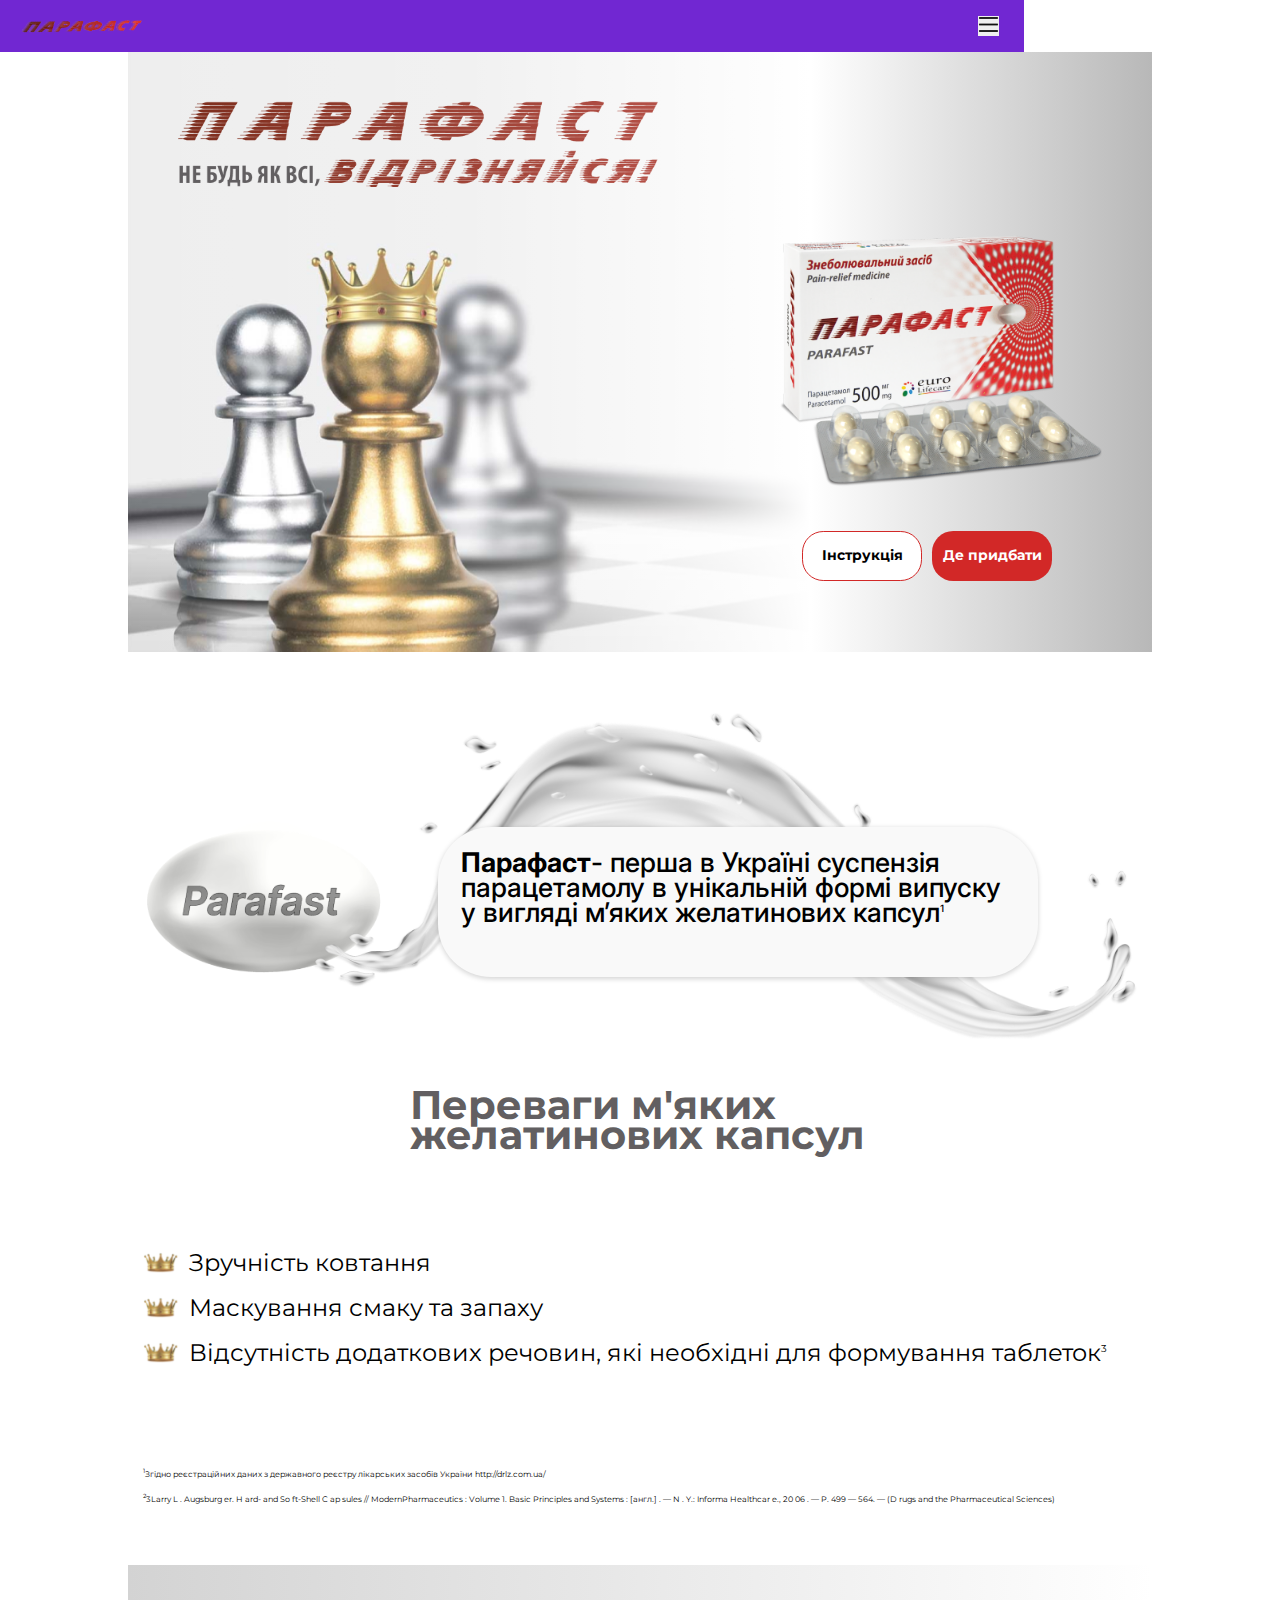
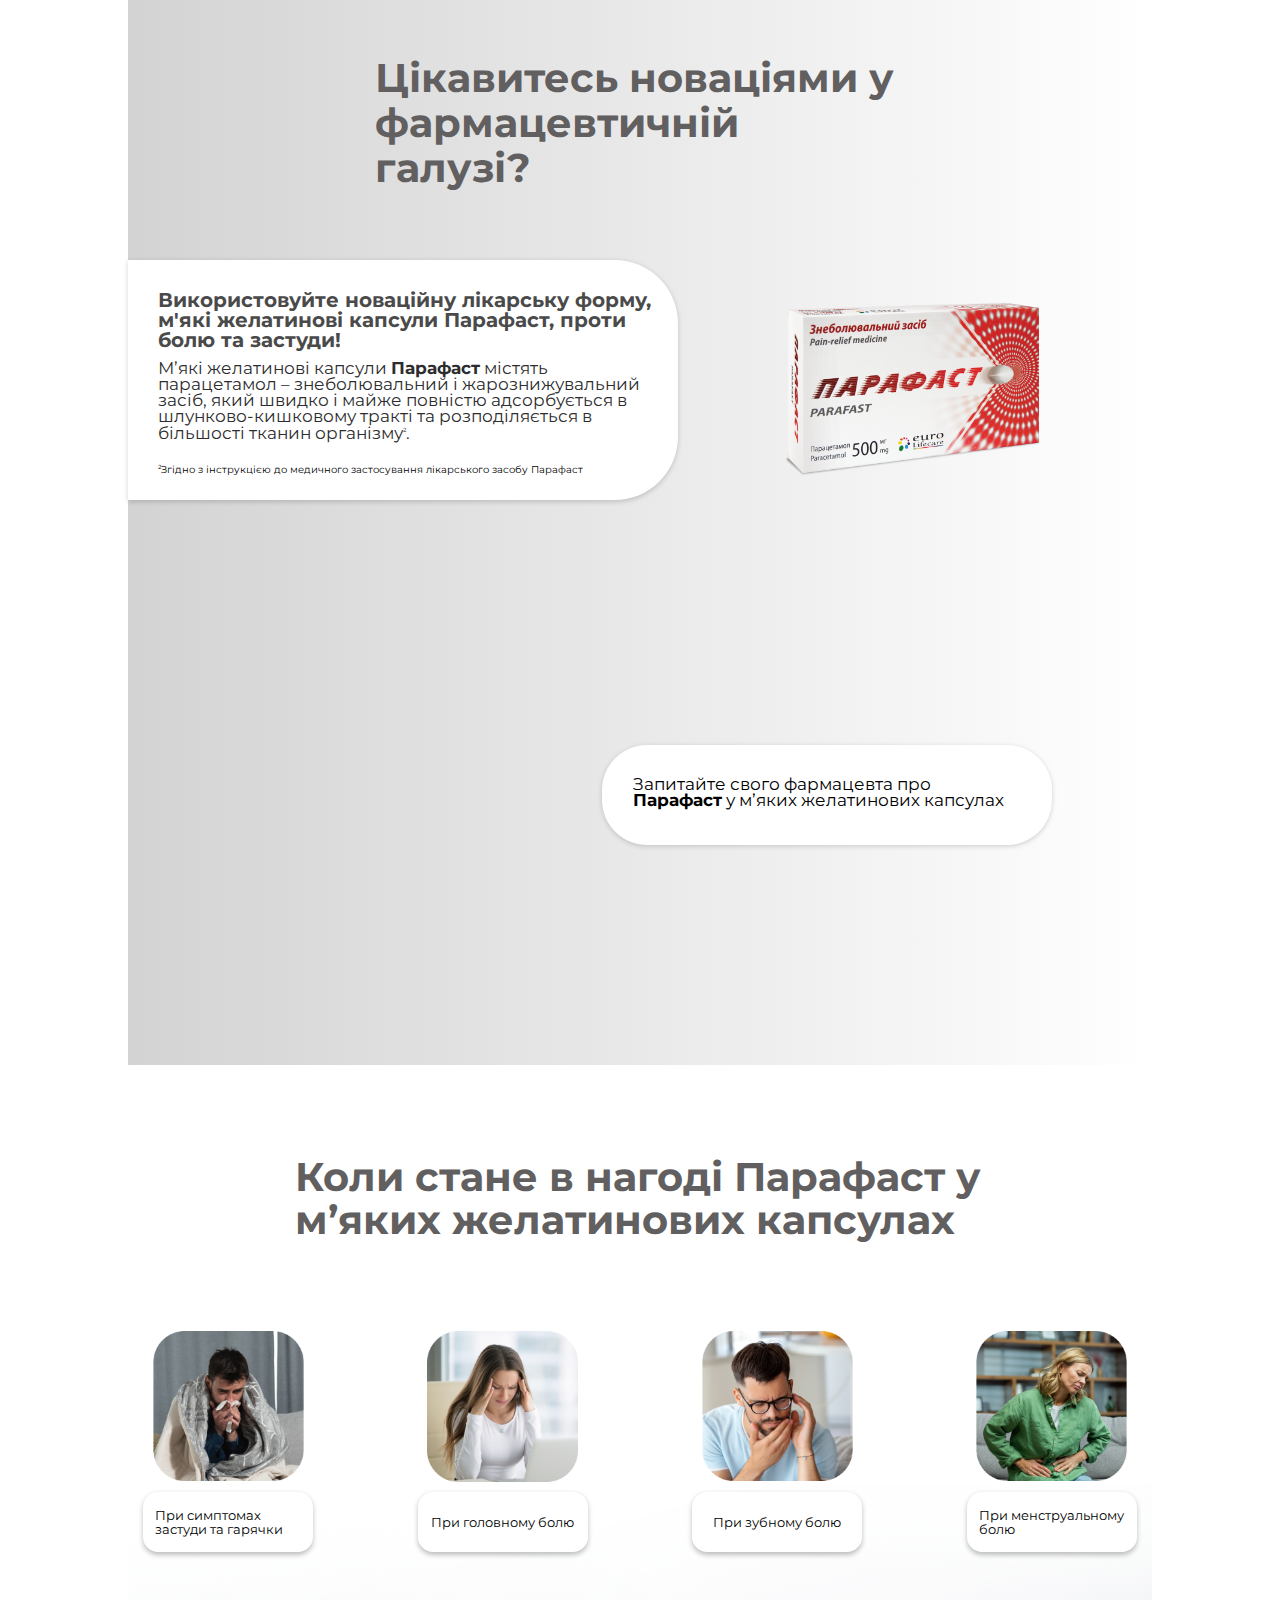
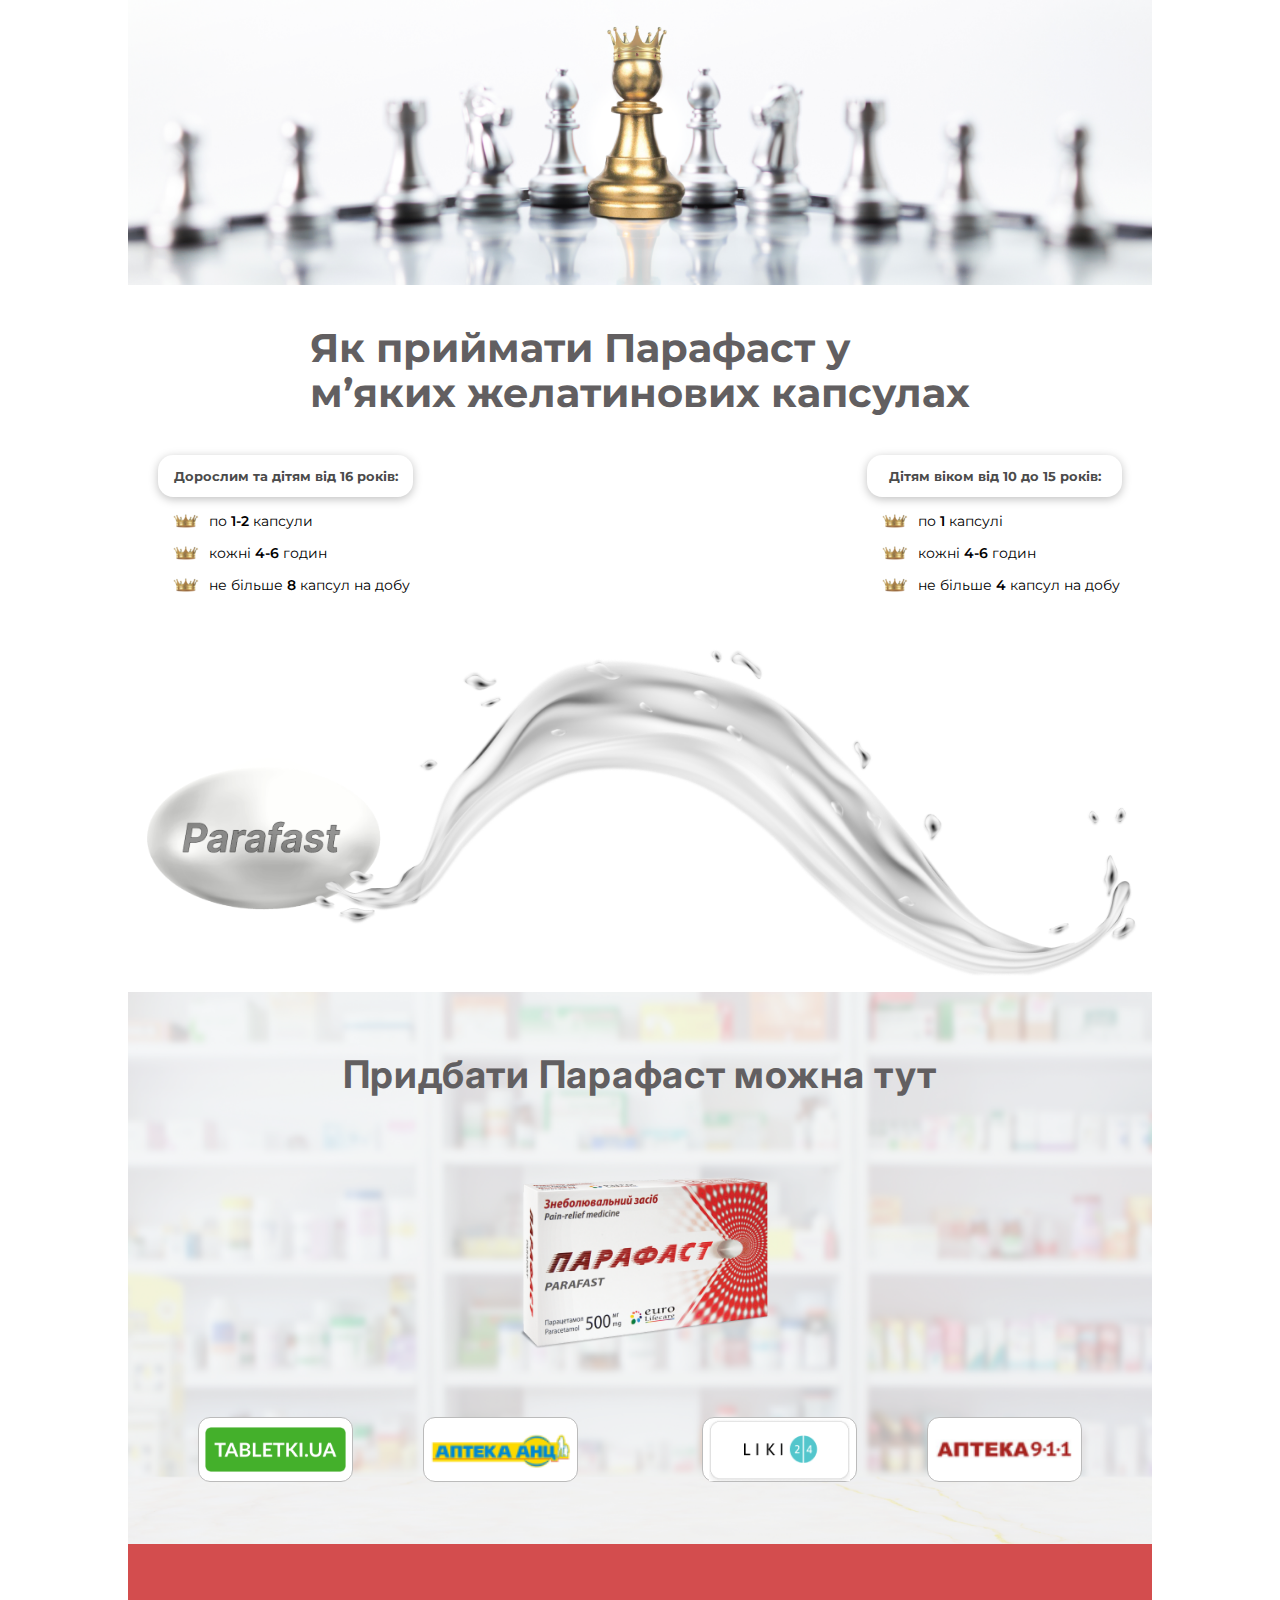
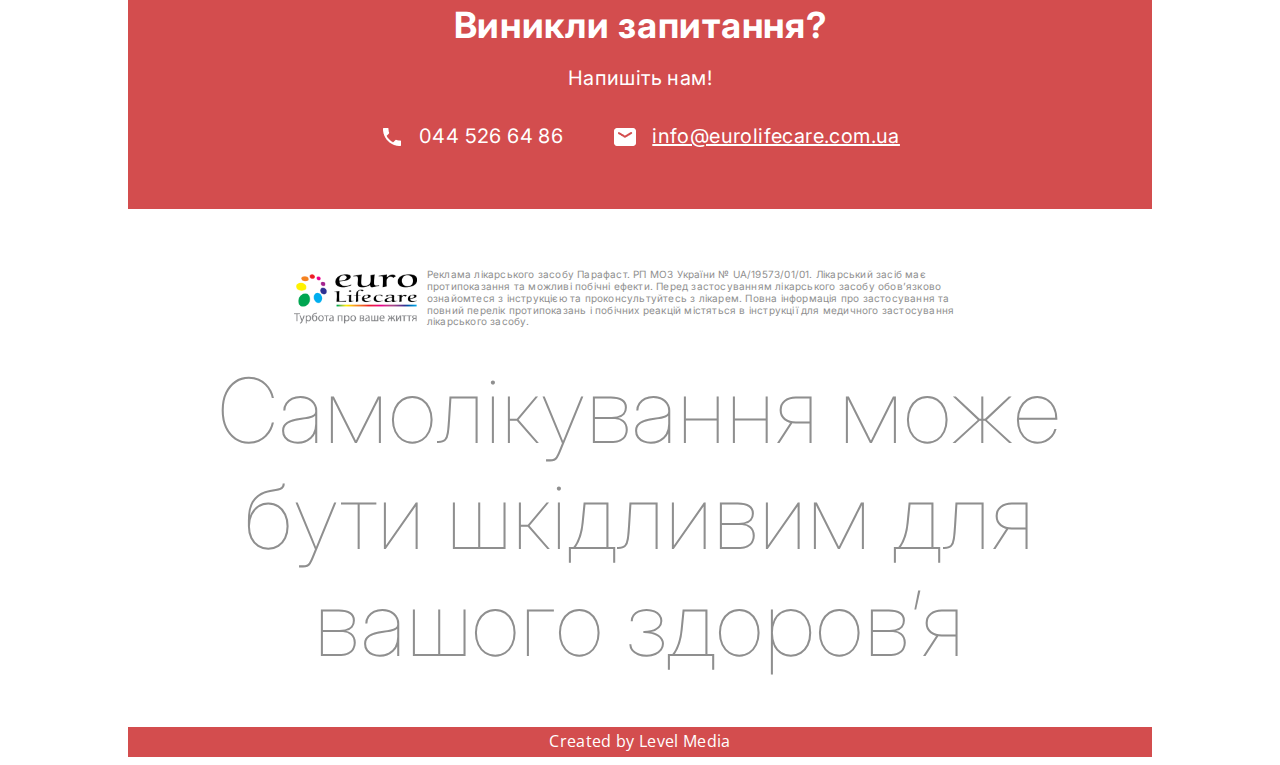
==== commit 28e0ff96: "Mobile menu start" ====
--- a/index.html
+++ b/index.html
@@ -18,8 +18,15 @@
     <link rel="stylesheet" href="./css/main.css">
 </head>
 <body>
-    <header>
-
+    <header class="header container">
+            <img src="./images/logo.png" alt="" class="header-logo">
+        <button type="button" class="page-header-btn" is-open aria-expanded="false" aria-controls="menu-container"
+            data-menu-button>
+            <svg width="21px" height="17px">
+                <use class="header-menu" href="./images/svg/header_menu.svg#2"></use>
+                <use class="header-close-menu" href="./images/svg/header_close_menu.svg#3"></use>
+            </svg>
+        </button>
     </header>
     <main>
         <section class="hero-section container">
@@ -208,6 +215,6 @@
             </div>
         </footer>
     </main>
-    
+    <script src="./mobile-menu.js"></script>
 </body>
 </html>--- a/css/main.css
+++ b/css/main.css
@@ -74,6 +74,51 @@
     }
 }
 
+.header {
+    position: fixed;
+    height: 52px;
+    background-color: #7127d2;
+    top: 0;
+    left: 0;
+    display: flex;
+    align-items: center;
+    z-index: 9999;
+}
+
+.header-logo {
+    width: 123px;
+    height: 52px;
+    margin-left: 20px;
+    margin-right: auto;
+}
+
+.page-header-btn {
+    margin-right: 25px;
+    padding: 0;
+    border: 0;
+}
+
+.page-header-btn .header-close-menu {
+    display: none;
+}
+
+.page-header-btn.is-open .header-close-menu {
+    display: block;
+}
+
+.page-header-btn.is-open .header-menu {
+    display: none;
+}
+
+.page-header-btn svg {
+    pointer-events: none;
+}
+
+/* .header-menu {
+    top: 0;
+    right: 15px;
+} */
+
 .hero-section {
     background-image: linear-gradient(to bottom, rgba(114, 108, 108, 0), rgba(255, 255, 255, 0.19), rgba(184, 184, 184, 1)), url(../images/hero_img-mobile.png);
     background-repeat: no-repeat;
@@ -83,6 +128,7 @@
     margin-right: auto;
     display: flex;
     align-items: center;
+    margin-top: 52px;
 
     @media screen and (min-width: 768px) {
             background-image: linear-gradient(to right, rgba(114, 108, 108, 0), rgba(255, 255, 255, 0.19), rgba(255, 255, 255, 1), rgba(184, 184, 184, 1)), url(../images/hero_img-pc.png);
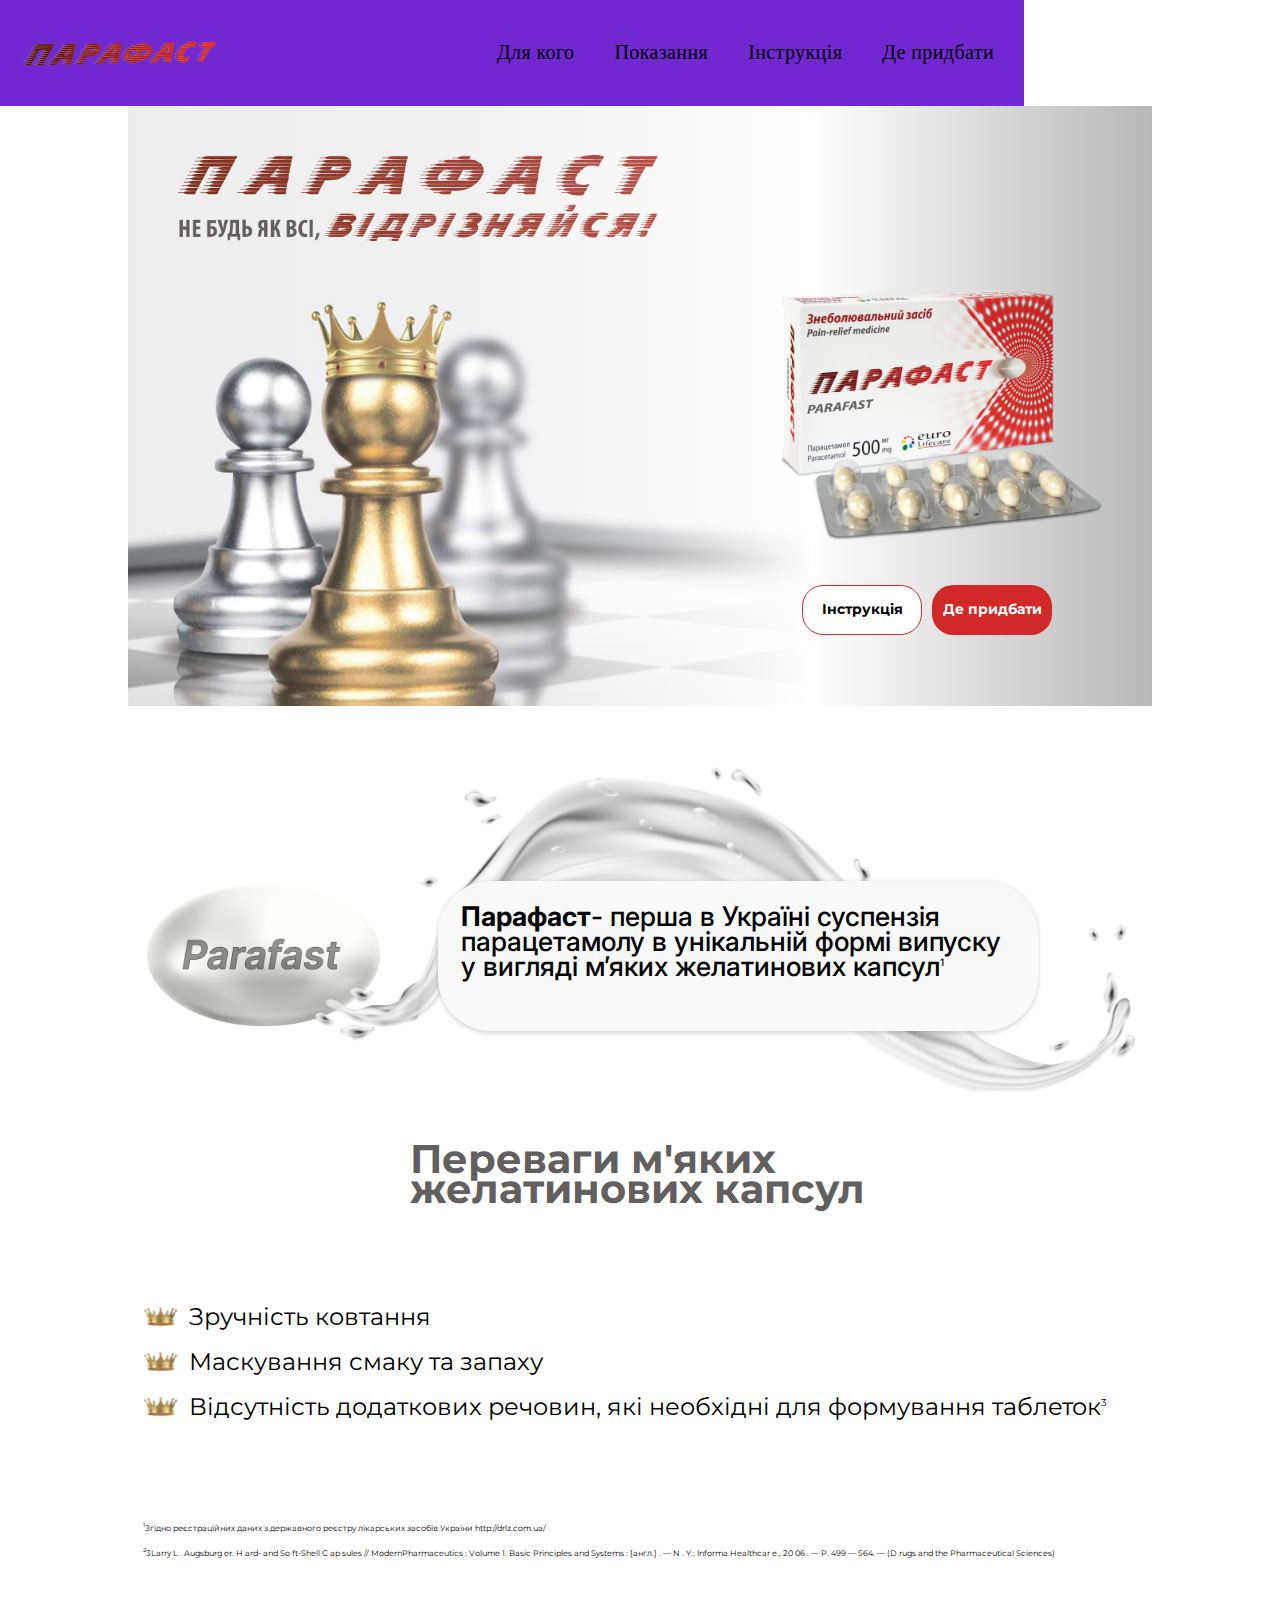
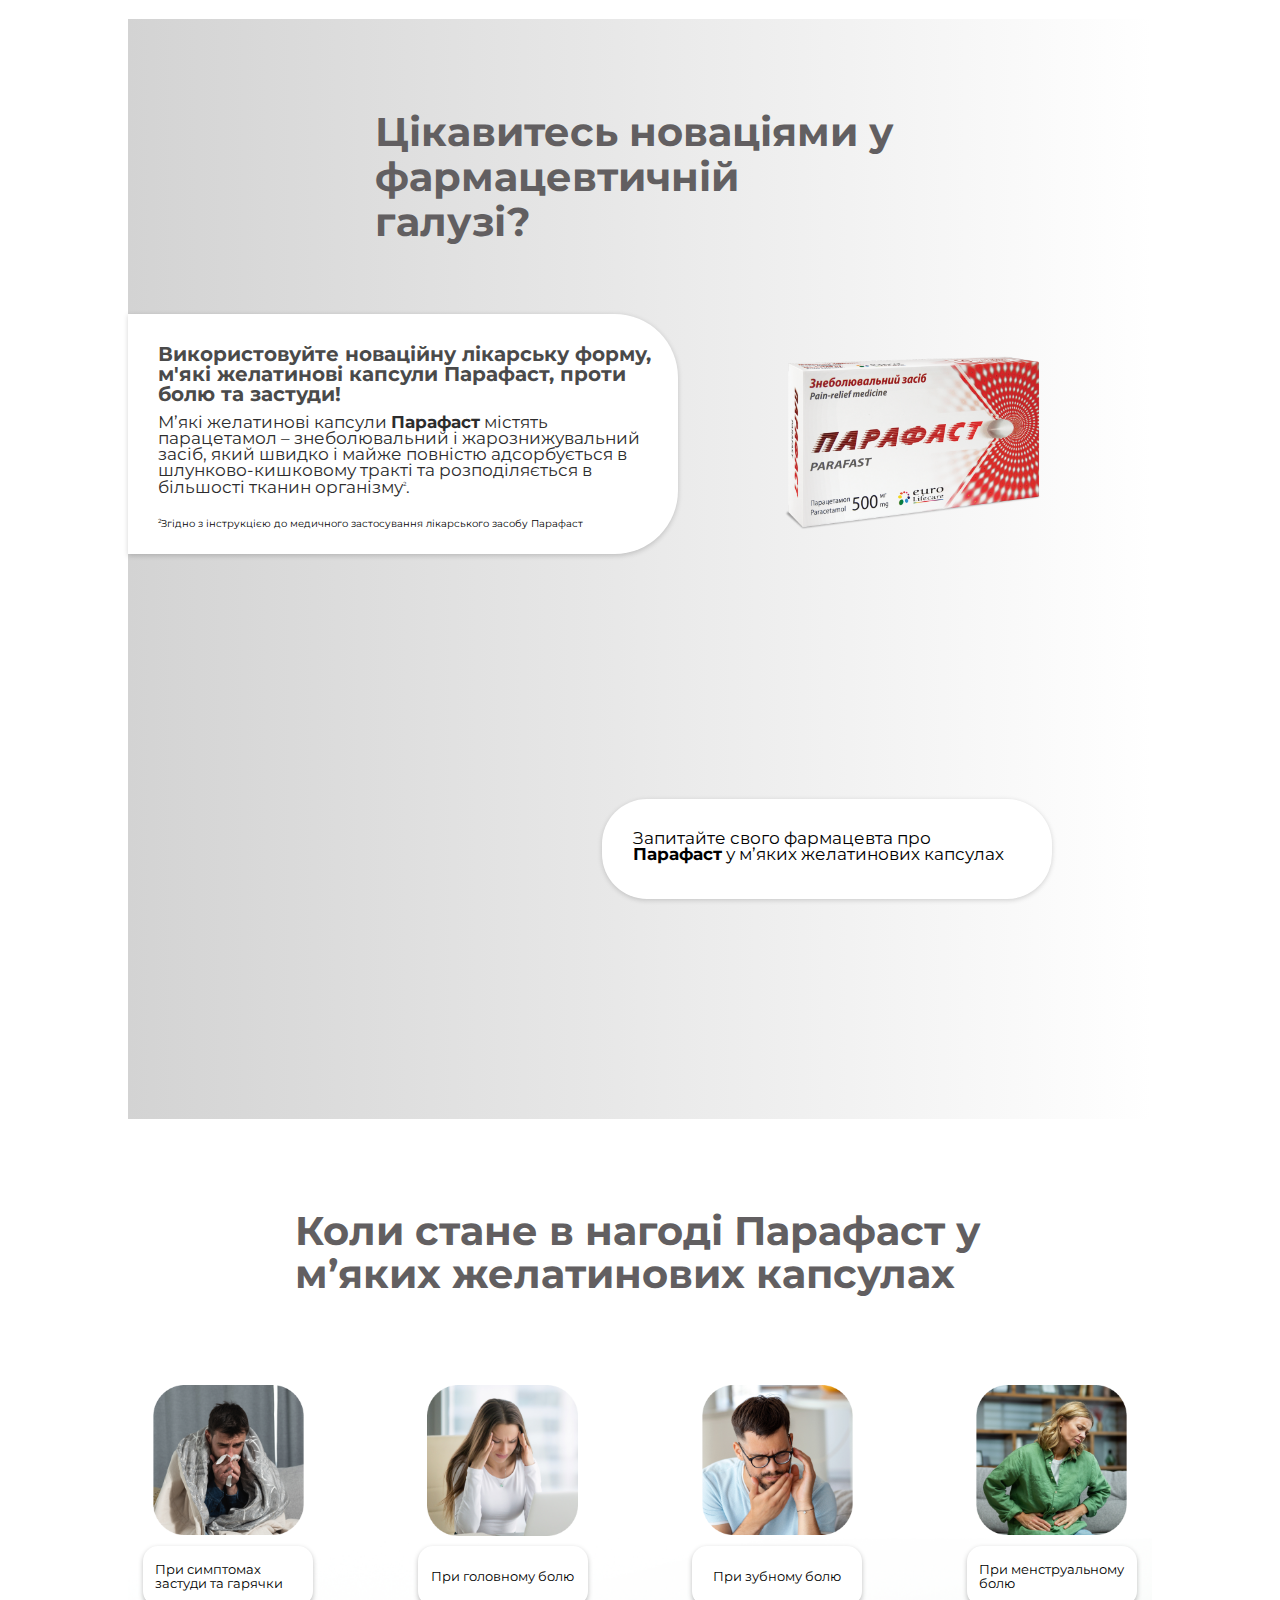
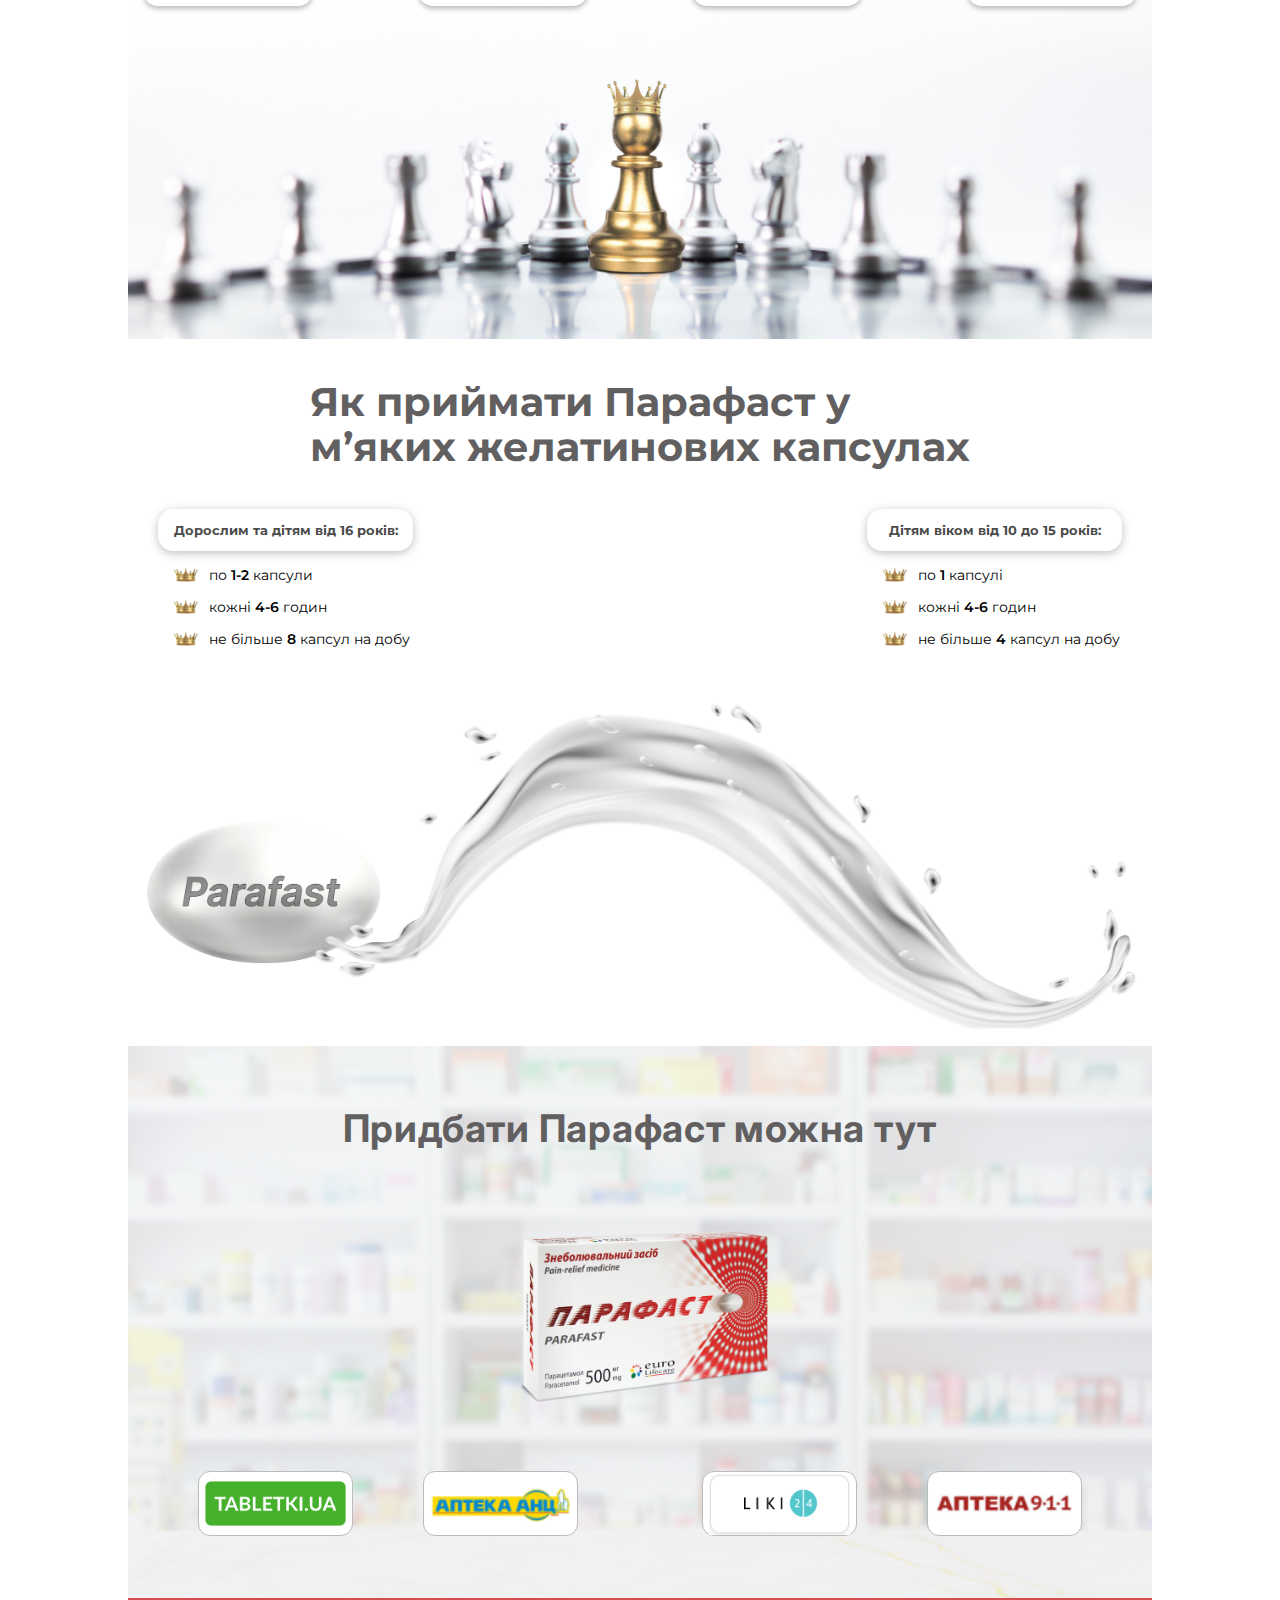
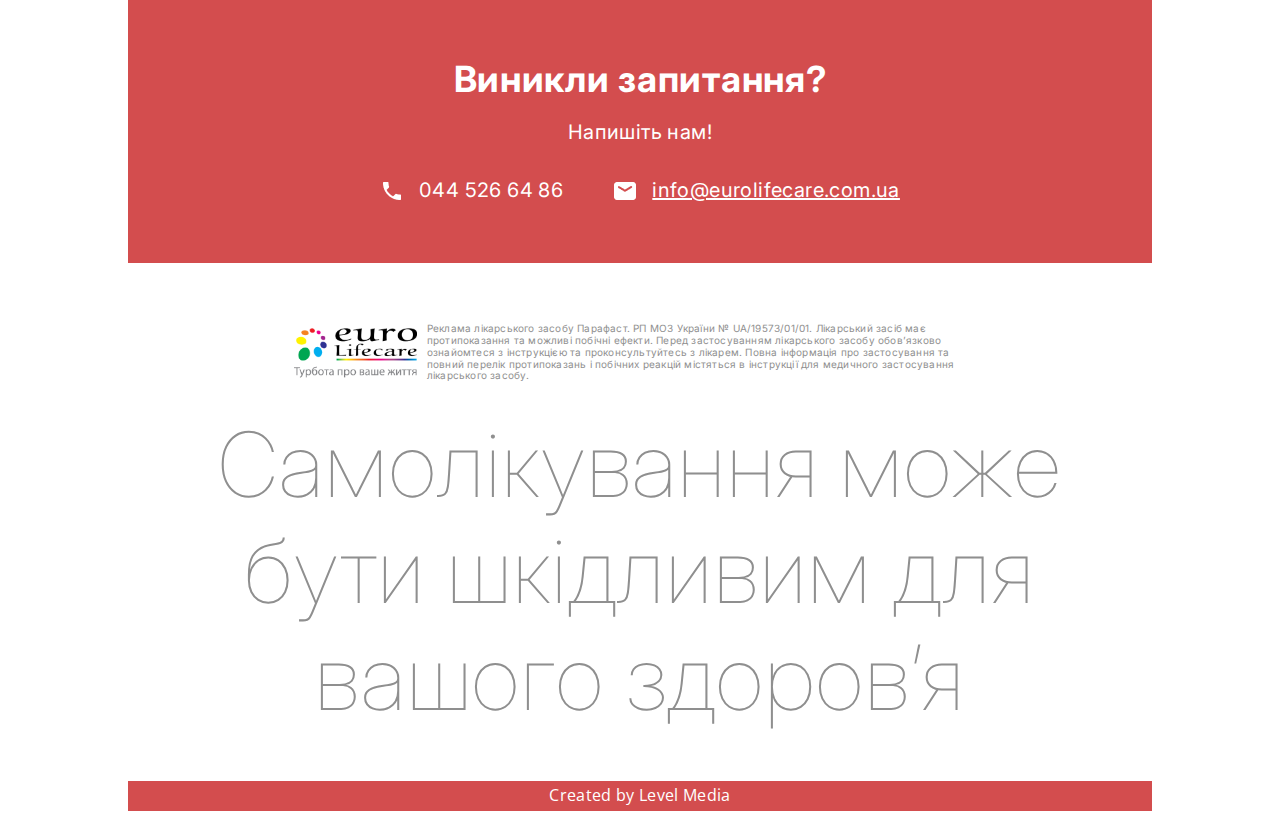
==== commit e507a2f2: "Mobile menu test" ====
--- a/index.html
+++ b/index.html
@@ -18,15 +18,29 @@
     <link rel="stylesheet" href="./css/main.css">
 </head>
 <body>
-    <header class="header container">
-            <img src="./images/logo.png" alt="" class="header-logo">
-        <button type="button" class="page-header-btn" is-open aria-expanded="false" aria-controls="menu-container"
-            data-menu-button>
-            <svg width="21px" height="17px">
-                <use class="header-menu" href="./images/svg/header_menu.svg#2"></use>
-                <use class="header-close-menu" href="./images/svg/header_close_menu.svg#3"></use>
-            </svg>
-        </button>
+    <header>
+        <div class="header container">
+            <div class="header-box">
+                <a href="./index.html" class="header-logo-link"><img src="./images/logo.png" alt="" class="header-logo"></a>
+                <button type="button" class="page-header-btn" is-open aria-expanded="false" aria-controls="menu-container"
+                    data-menu-button>
+                    <svg width="21px" height="17px">
+                        <use class="header-menu" href="./images/svg/header_menu.svg#2"></use>
+                        <use class="header-close-menu" href="./images/svg/header_close_menu.svg#3"></use>
+                    </svg>
+                </button>
+                <div class="menu-container" is-open id="menu-container" data-menu>
+                    <ul class="menu-list list">
+                        <li class="menu-list-item"><a href="#for_whom" class="menu-list-link txt-deco">Для кого</a></li>
+                        <li class="menu-list-item"><a href="#readings" class="menu-list-link txt-deco">Показання</a></li>
+                        <li class="menu-list-item"><a href="./manual.html" class="menu-list-link txt-deco">Інструкція</a></li>
+                        <li class="menu-list-item"><a href="#where" class="menu-list-link txt-deco">Де придбати</a></li>
+                    </ul>
+                </div>
+            </div>
+            
+        </div>
+           
     </header>
     <main>
         <section class="hero-section container">
@@ -71,7 +85,7 @@
             <p class="advantages-section-second-footnote"><sup class="advantages-section-footnote-index">2</sup>3Larry L . Augsburg er. H ard- and So ft-Shell C ap sules // ModernPharmaceutics : Volume 1. Basic Principles and
             Systems : [англ.] . — N . Y.: Informa Healthcar e., 20 06 . — P. 499 — 564. — (D rugs and the Pharmaceutical Sciences)</p>
         </section>
-        <section class="innovations-section container">
+        <section class="innovations-section container" id="for_whom">
             <h1 class="innovations-section-title">Цікавитесь новаціями у фармацевтичній галузі?</h1>
             <div class="innovations-tumb">
                 <div class="innovations-text-box">
@@ -87,7 +101,7 @@
             </div>
             <img src="./images/innovations_girl.png" alt="" class="innovations-girl-img">
         </section>
-        <section class="simptoms-section container">
+        <section class="simptoms-section container" id="readings">
             <h1 class="simptoms-section-title">Коли стане в нагоді Парафаст у м’яких желатинових капсулах</h1>
             <div class="simptoms-list">
                 <div class="simptoms-tumb">
@@ -154,7 +168,7 @@
             </div>
             <img src="./images/advantages_img.png" alt="">
         </section>
-        <section class="container">
+        <section class="container" id="where">
             <div class="section-buy-box">
                 <p class="buy-title" id="where">Придбати Парафаст можна тут</p>
                     <div class="buy-photo">
--- a/css/main.css
+++ b/css/main.css
@@ -76,26 +76,49 @@
 
 .header {
     position: fixed;
+    top: 0;
+    left: 0px;
+    z-index: 9999;
+}
+
+.header-box {
+    width: 100%;
     height: 52px;
     background-color: #7127d2;
-    top: 0;
-    left: 0;
+    /* background-color: #FFFFFF; */
     display: flex;
     align-items: center;
-    z-index: 9999;
+    
+    @media screen and (min-width: 1024px) {
+            height: 106px;
+        }
+}
+
+.header-logo-link {
+    margin-left: 20px;
+    margin-right: auto;
 }
 
 .header-logo {
     width: 123px;
     height: 52px;
-    margin-left: 20px;
-    margin-right: auto;
+    /* margin-left: 20px;
+    margin-right: auto; */
+
+    @media screen and (min-width: 1024px) {
+            width: 198px;
+            height: 106px;
+        }
 }
 
 .page-header-btn {
     margin-right: 25px;
     padding: 0;
     border: 0;
+
+    @media screen and (min-width: 1024px) {
+        display: none;
+    }
 }
 
 .page-header-btn .header-close-menu {
@@ -114,10 +137,84 @@
     pointer-events: none;
 }
 
-/* .header-menu {
-    top: 0;
-    right: 15px;
-} */
+.menu-container {
+    @media screen and (min-width: 1024px) {
+        position: relative;
+        display: flex;
+        align-items: center;
+        justify-content: flex-end;
+        padding-right: 30px;
+        height: 106px;
+        width: 600px;
+    }
+
+    @media screen and (min-width: 1440px) {
+        padding-right: 50px;
+        width: 1150px;
+    }
+
+    @media screen and (max-width: 1023px) {
+        display: none;
+        position: absolute;
+        top: 100%;
+        left: 0;
+        width: 100%;
+        height: 100vh;
+        z-index: 999;
+        background-color: #FFFFFF;
+        padding-top: 30px;
+        padding-left: 60px;
+    }
+
+}
+
+.menu-container.is-open {
+    display: flex;
+}
+
+.menu-list {
+    @media screen and (min-width: 1024px) {
+        display: flex;
+    }
+}
+
+.menu-list-item {
+    @media screen and (max-width: 1023px) {
+        margin-bottom: 37px;
+    }
+
+    @media screen and (min-width: 1024px) {
+        margin-left: 40px;
+    }
+
+    @media screen and (min-width: 1440px) {
+        margin-left: 70px;
+    }
+}
+
+.menu-list-link {
+    @media screen and (max-width: 1023px) {
+        font-family: 'Inter';
+        font-weight: 400;
+        font-size: 18px;
+        line-height: 1.18;
+        letter-spacing: 0.02em;
+        color: #787878;
+    }
+
+    @media screen and (min-width: 1024px) {
+        font-weight: 500;
+        font-size: 20px;
+        line-height: 1.18;
+        letter-spacing: 0.02em;
+        color: #000000;
+
+    }
+
+    @media screen and (min-width: 1440px) {
+        font-size: 22px;
+    }
+}
 
 .hero-section {
     background-image: linear-gradient(to bottom, rgba(114, 108, 108, 0), rgba(255, 255, 255, 0.19), rgba(184, 184, 184, 1)), url(../images/hero_img-mobile.png);
@@ -132,6 +229,10 @@
 
     @media screen and (min-width: 768px) {
             background-image: linear-gradient(to right, rgba(114, 108, 108, 0), rgba(255, 255, 255, 0.19), rgba(255, 255, 255, 1), rgba(184, 184, 184, 1)), url(../images/hero_img-pc.png);
+        }
+
+    @media screen and (min-width: 1024px) {
+            margin-top: 106px;
         }
 }
 
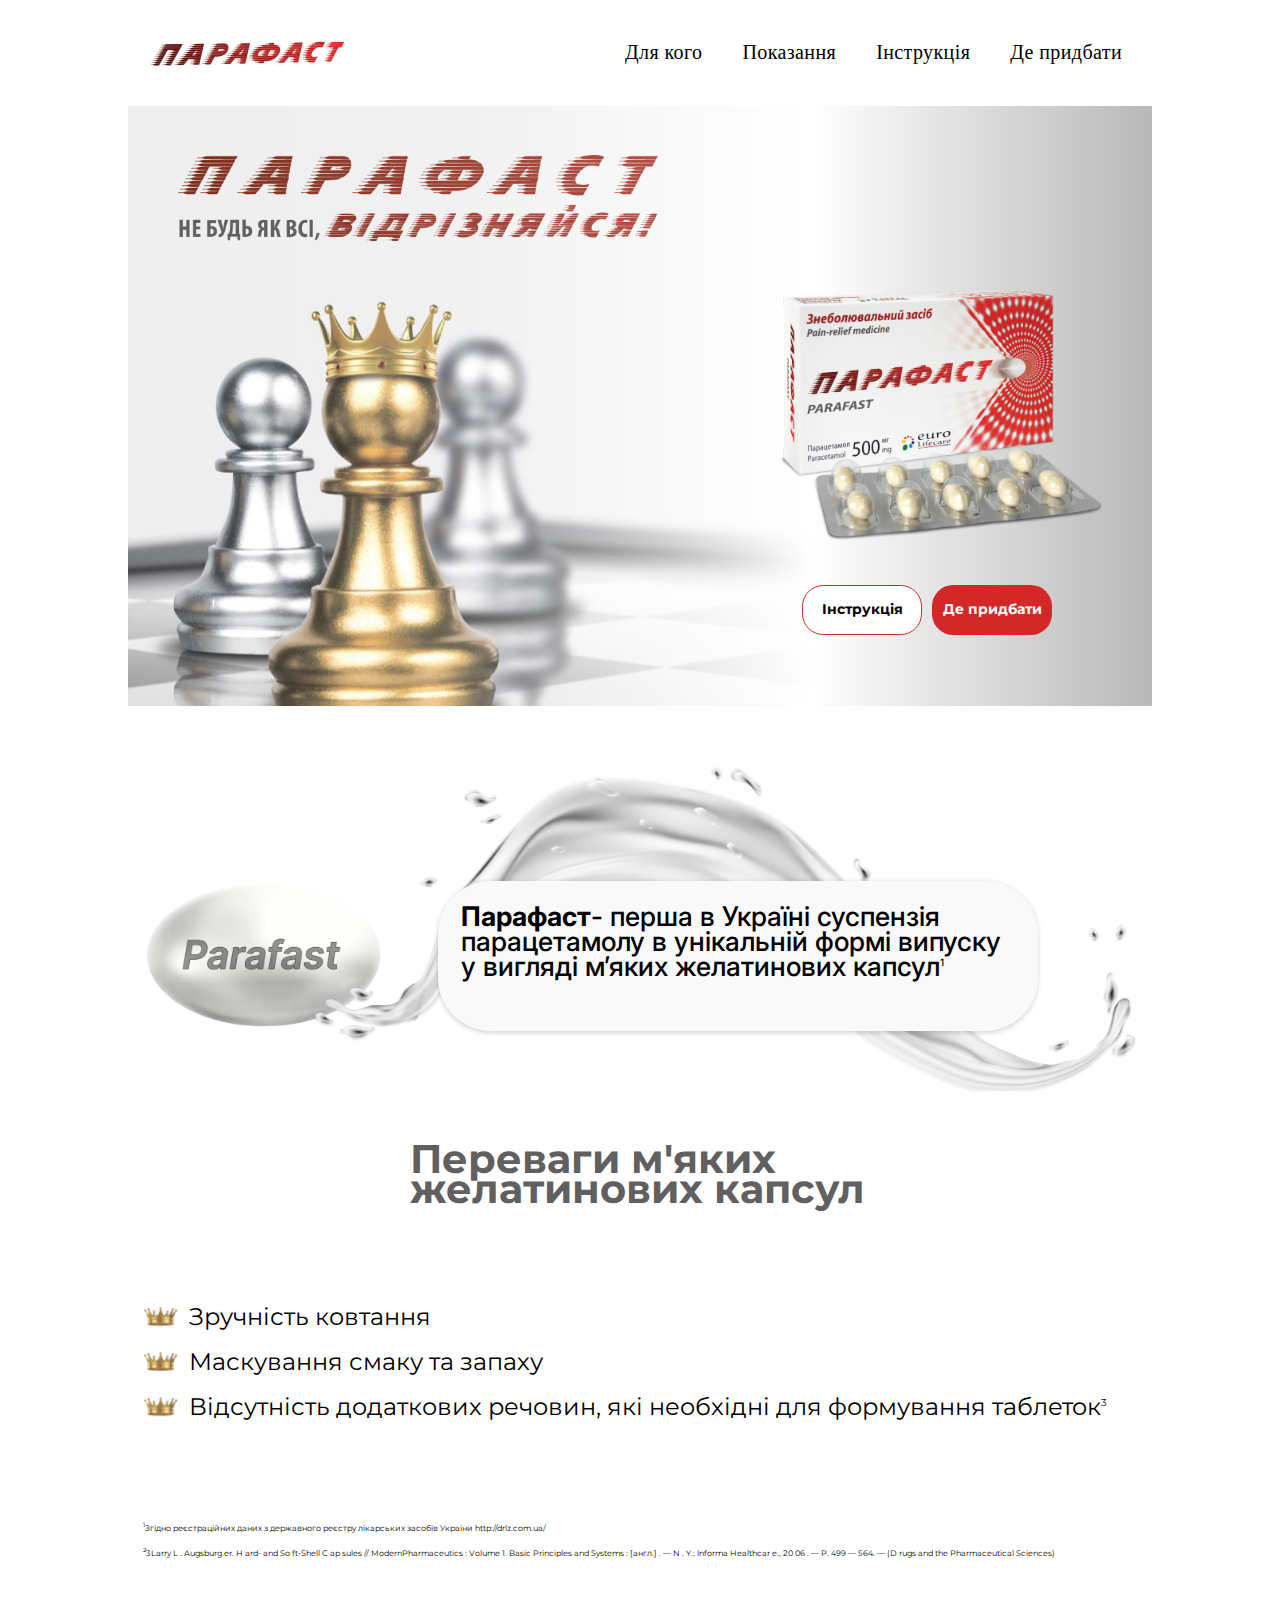
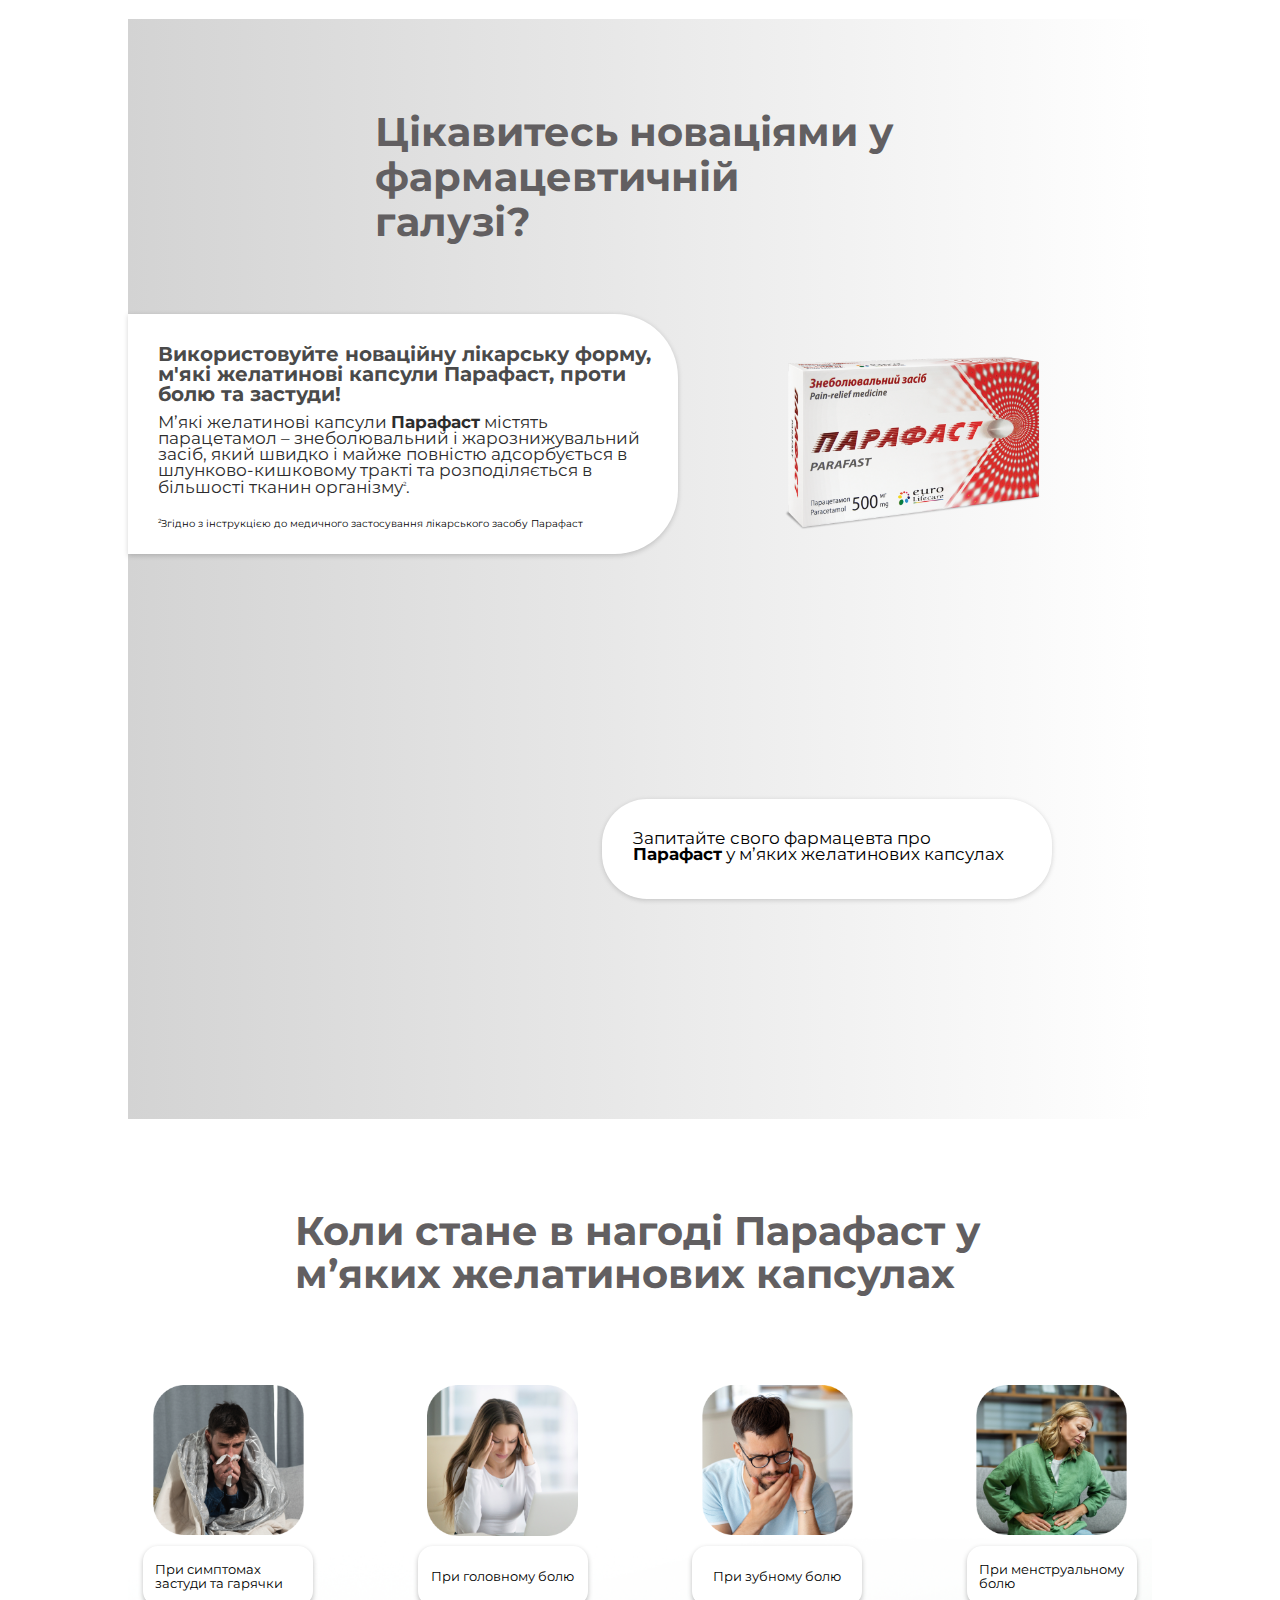
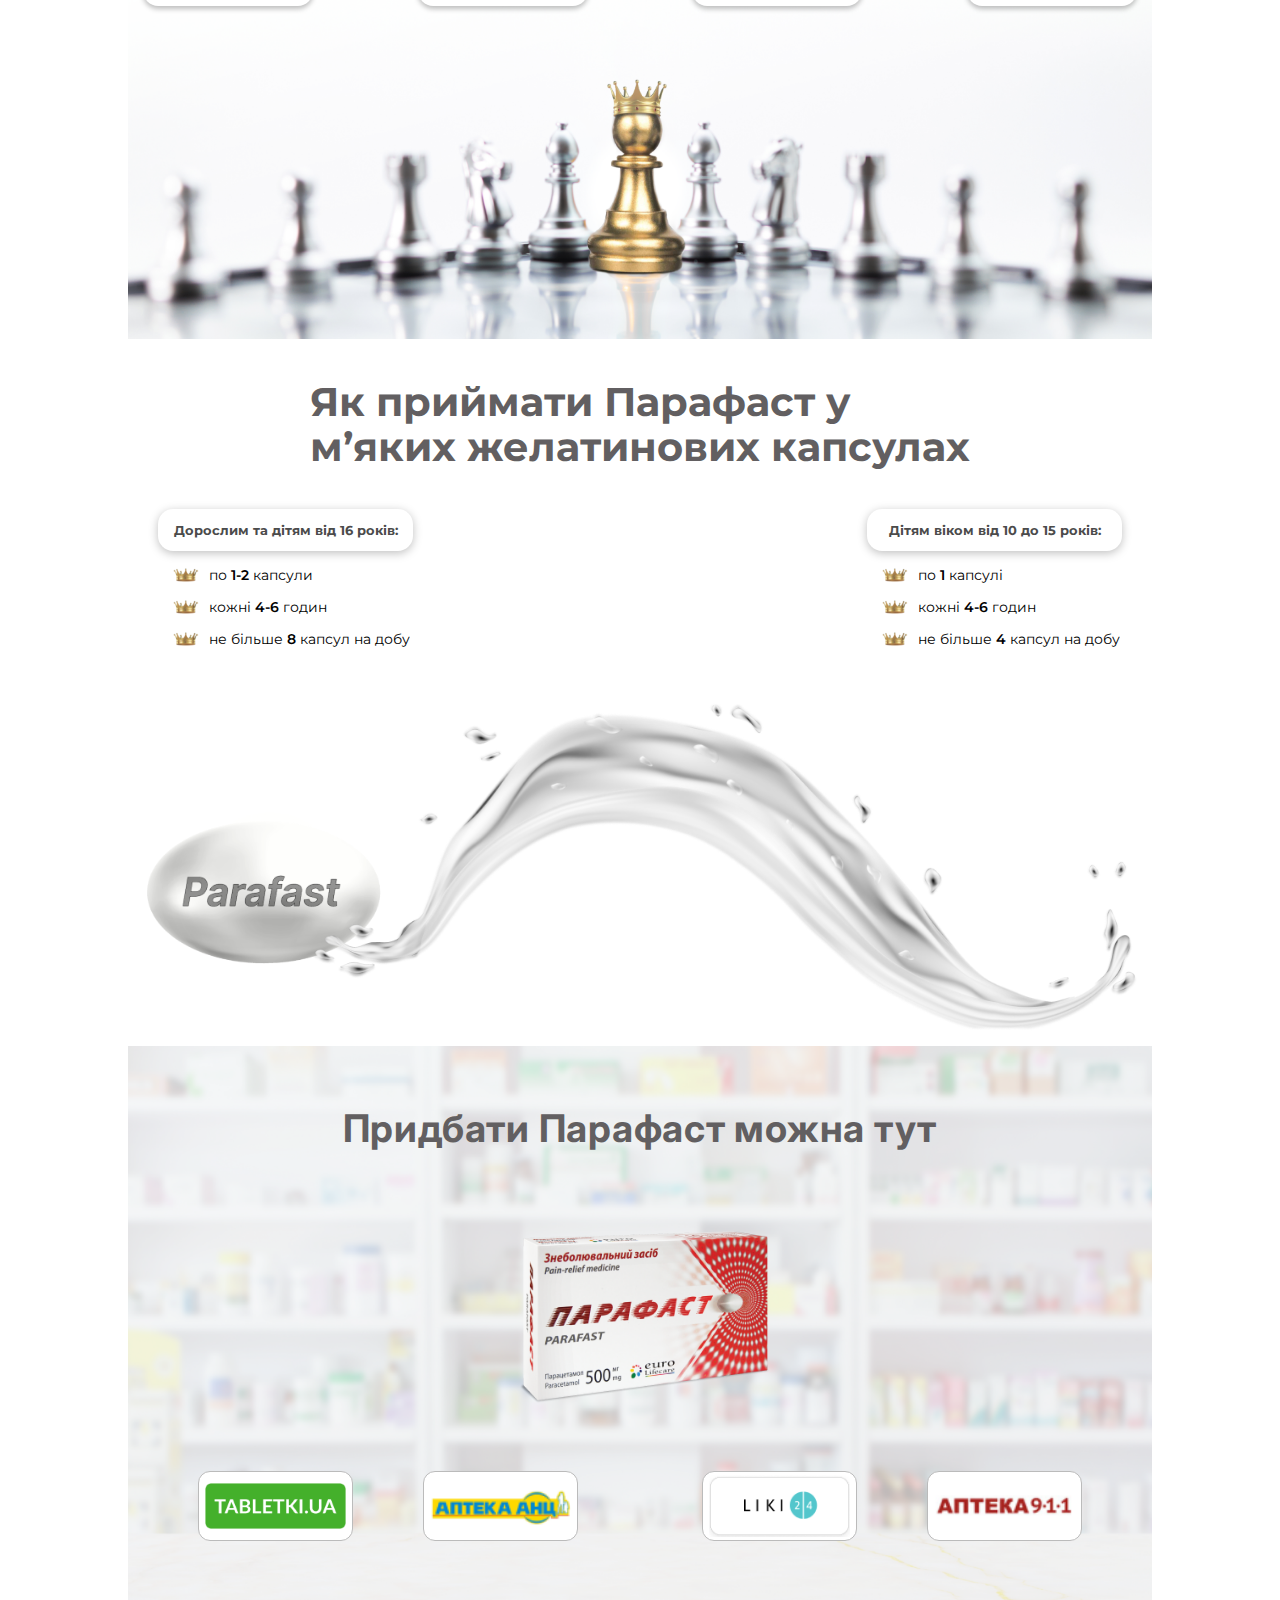
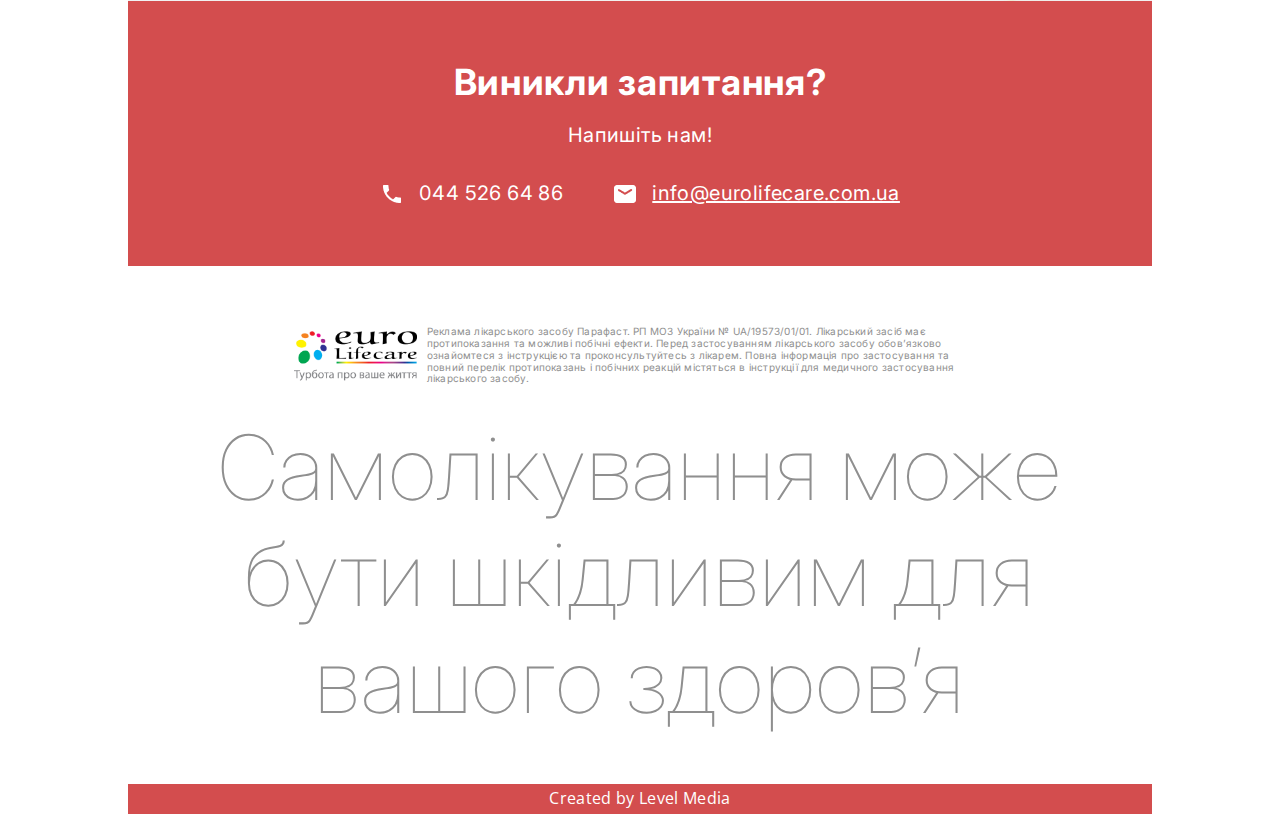
==== commit b2145f83: "Menu manual page + Buy section Поправил кнопки и в них ссылки" ====
--- a/index.html
+++ b/index.html
@@ -38,9 +38,7 @@
                     </ul>
                 </div>
             </div>
-            
         </div>
-           
     </header>
     <main>
         <section class="hero-section container">
@@ -50,8 +48,8 @@
                     </div>
                     <div class="hero-tumb">
                         <div class="hero-btn-box">
-                            <button type="button" class="hero-btn-manual">Інструкція</button>
-                            <button type="button" class="hero-btn-buy">Де придбати</button>
+                            <a href="./manual.html" class="hero-btn-manual-link"><button type="button" class="hero-btn-manual">Інструкція</button></a>
+                            <a href="#where" class="hero-btn-buy-link"><button type="button" class="hero-btn-buy">Де придбати</button></a>
                         </div>
                         <img src="./images/hero_img-tablet-mobile.png" alt="" class="hero-img-tablet">
                         <img src="./images/hero_img-tablet-pc.png" alt="" class="hero-img-tablet-pc">
@@ -176,20 +174,20 @@
                     </div>
                     <div class="buy-box">
                         <div class="buy-one-twoo-box">
-                            <a href=""><button type="button" class="buy-one-btn">
+                            <button type="submit" onclick="location.href='https://tabletki.ua/uk/%D0%9F%D0%B0%D1%80%D0%B0%D1%84%D0%B0%D1%81%D1%82/1059795/'" class="buy-one-btn">
                                     <img src="./images/buy_1_btn.png" alt="">
-                                </button></a>
-                            <a href=""><button type="button" class="buy-twoo-btn">
+                            </button>
+                            <button type="submit" onclick="location.href='https://anc.ua/item/parafast-kaps-500mg-10-euro-lifecare-1067753'" class="buy-twoo-btn">
                                     <img src="./images/buy_2_btn.png" alt="">
-                                </button></a>
+                            </button>
                         </div>
                         <div class="buy-three-four-box">
-                            <a href=""><button type="button" class="buy-three-btn">
+                            <button type="submit" onclick="location.href='https://liki24.com/uk/p/parafast-kaps-myagkie-500-mg-blister-10/'" class="buy-three-btn">
                                     <img src="./images/buy_3_btn.png" alt="">
-                                </button></a>
-                            <a href=""><button type="button" class="buy-four-btn">
+                            </button>
+                            <button type="submit" onclick="location.href='https://apteka911.ua/ua/shop/parafast-kaps-m-yaki-500mg-10-p259795'" class="buy-four-btn">
                                     <img src="./images/buy_4_btn.png" alt="">
-                                </button></a>
+                            </button>
                         </div>
                     </div>
             </div>
--- a/css/main.css
+++ b/css/main.css
@@ -1,5 +1,9 @@
 html {
     box-sizing: border-box;
+}
+
+body {
+    margin: 0;
 }
 
 *,
@@ -77,15 +81,15 @@
 .header {
     position: fixed;
     top: 0;
-    left: 0px;
+    left: 50%;
+    translate: -50%;
     z-index: 9999;
 }
 
 .header-box {
     width: 100%;
     height: 52px;
-    background-color: #7127d2;
-    /* background-color: #FFFFFF; */
+    background-color: #FFFFFF;
     display: flex;
     align-items: center;
     
@@ -102,8 +106,6 @@
 .header-logo {
     width: 123px;
     height: 52px;
-    /* margin-left: 20px;
-    margin-right: auto; */
 
     @media screen and (min-width: 1024px) {
             width: 198px;
@@ -115,6 +117,7 @@
     margin-right: 25px;
     padding: 0;
     border: 0;
+    background-color: #FFFFFF;
 
     @media screen and (min-width: 1024px) {
         display: none;
@@ -306,6 +309,19 @@
         }
 }
 
+.hero-btn-manual-link {
+    margin-right: 12px;
+    margin-left: auto;
+    margin-bottom: 10px;
+
+    @media screen and (min-width: 768px) {
+            margin-right: 0;
+            margin-left: 0;
+            margin-bottom: 0;
+        }
+
+}
+
 .hero-btn-manual {
     font-family: 'Montserrat';
     font-weight: 700;
@@ -317,23 +333,25 @@
     border: 0.45px solid #D22827;
     background-color: #fff;
     border-radius: 21.24px;
-    margin-right: 12px;
-    margin-left: auto;
-    margin-bottom: 10px;
-
-    @media screen and (min-width: 768px) {
-            margin-right: 0;
-            margin-left: 0;
-            margin-bottom: 0;
-        }
-
-    @media screen and (min-width: 1440px) {
-        margin-right: 0;
-        margin-left: 0;
-        margin-bottom: 0;
+
+    @media screen and (min-width: 1440px) {
         width: 191px;
         height: 66px;
         font-size: 22px;
+    }
+}
+
+.hero-btn-buy-link {
+    margin-right: 12px;
+    margin-left: auto;
+
+    @media screen and (min-width: 768px) {
+        margin-right: 0;
+        margin-left: 10px;
+    }
+
+    @media screen and (min-width: 1440px) {
+        margin-left: 30px;
     }
 }
 
@@ -348,19 +366,12 @@
     border: none;
     background-color: #D22827;
     border-radius: 21.24px;
-    margin-right: 12px;
-    margin-left: auto;
-
-    @media screen and (min-width: 768px) {
-            margin-right: 0;
-            margin-left: 10px;
-        }
+    
 
     @media screen and (min-width: 1440px) {
             width: 191px;
             height: 66px;
             font-size: 22px;
-            margin-left: 30px;
         }
 }
 
@@ -1311,6 +1322,7 @@
     @media screen and (min-width: 1024px) {
             margin-bottom: 0px;
             margin-left: 70px;
+            height: 70px;
         }
 
     @media screen and (min-width: 1440px) {
@@ -1337,6 +1349,7 @@
 
     @media screen and (min-width: 1024px) {
             margin-left: 70px;
+            height: 70px;
         }
 
     @media screen and (min-width: 1440px) {
@@ -1386,6 +1399,7 @@
     @media screen and (min-width: 1024px) {
             margin-bottom: 0px;
             margin-right: 70px;
+            height: 70px;
         }
 
     @media screen and (min-width: 1440px) {
@@ -1412,6 +1426,7 @@
 
     @media screen and (min-width: 1024px) {
             margin-right: 70px;
+            height: 70px;
         }
 
     @media screen and (min-width: 1440px) {
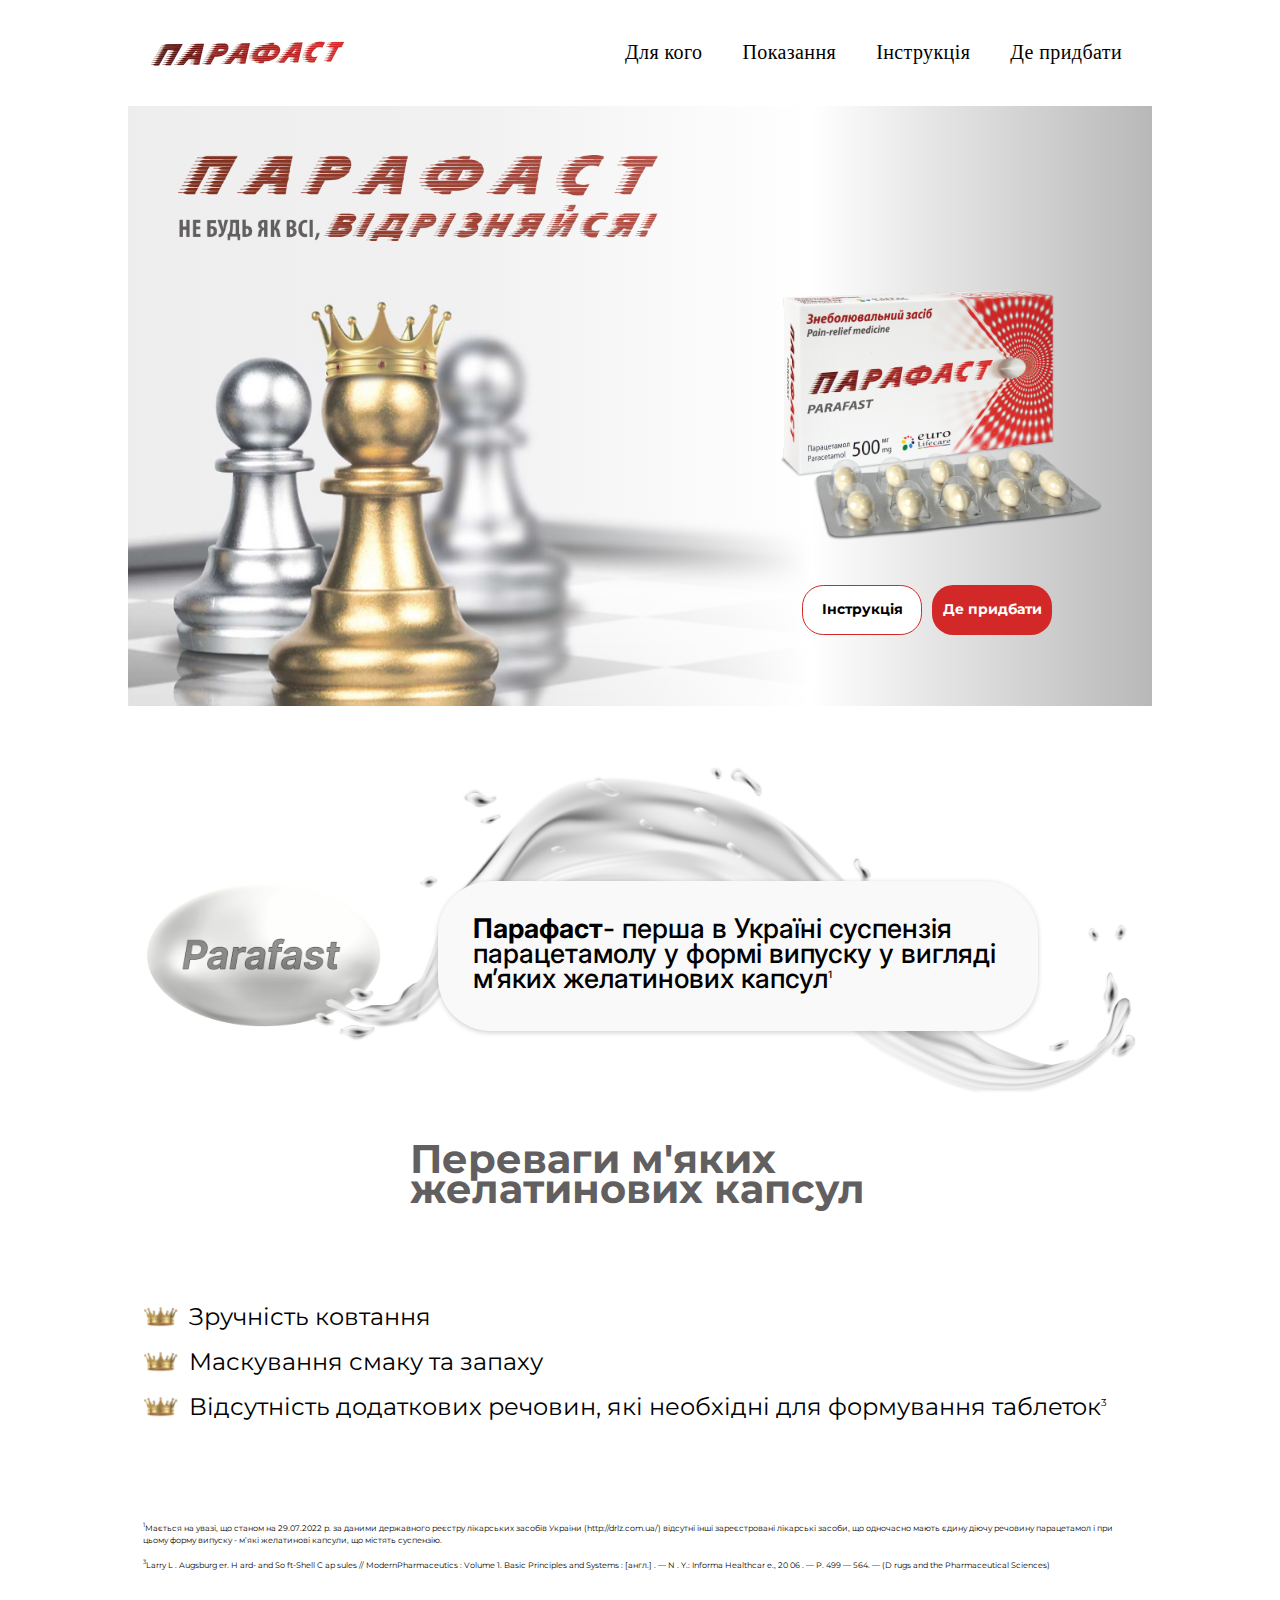
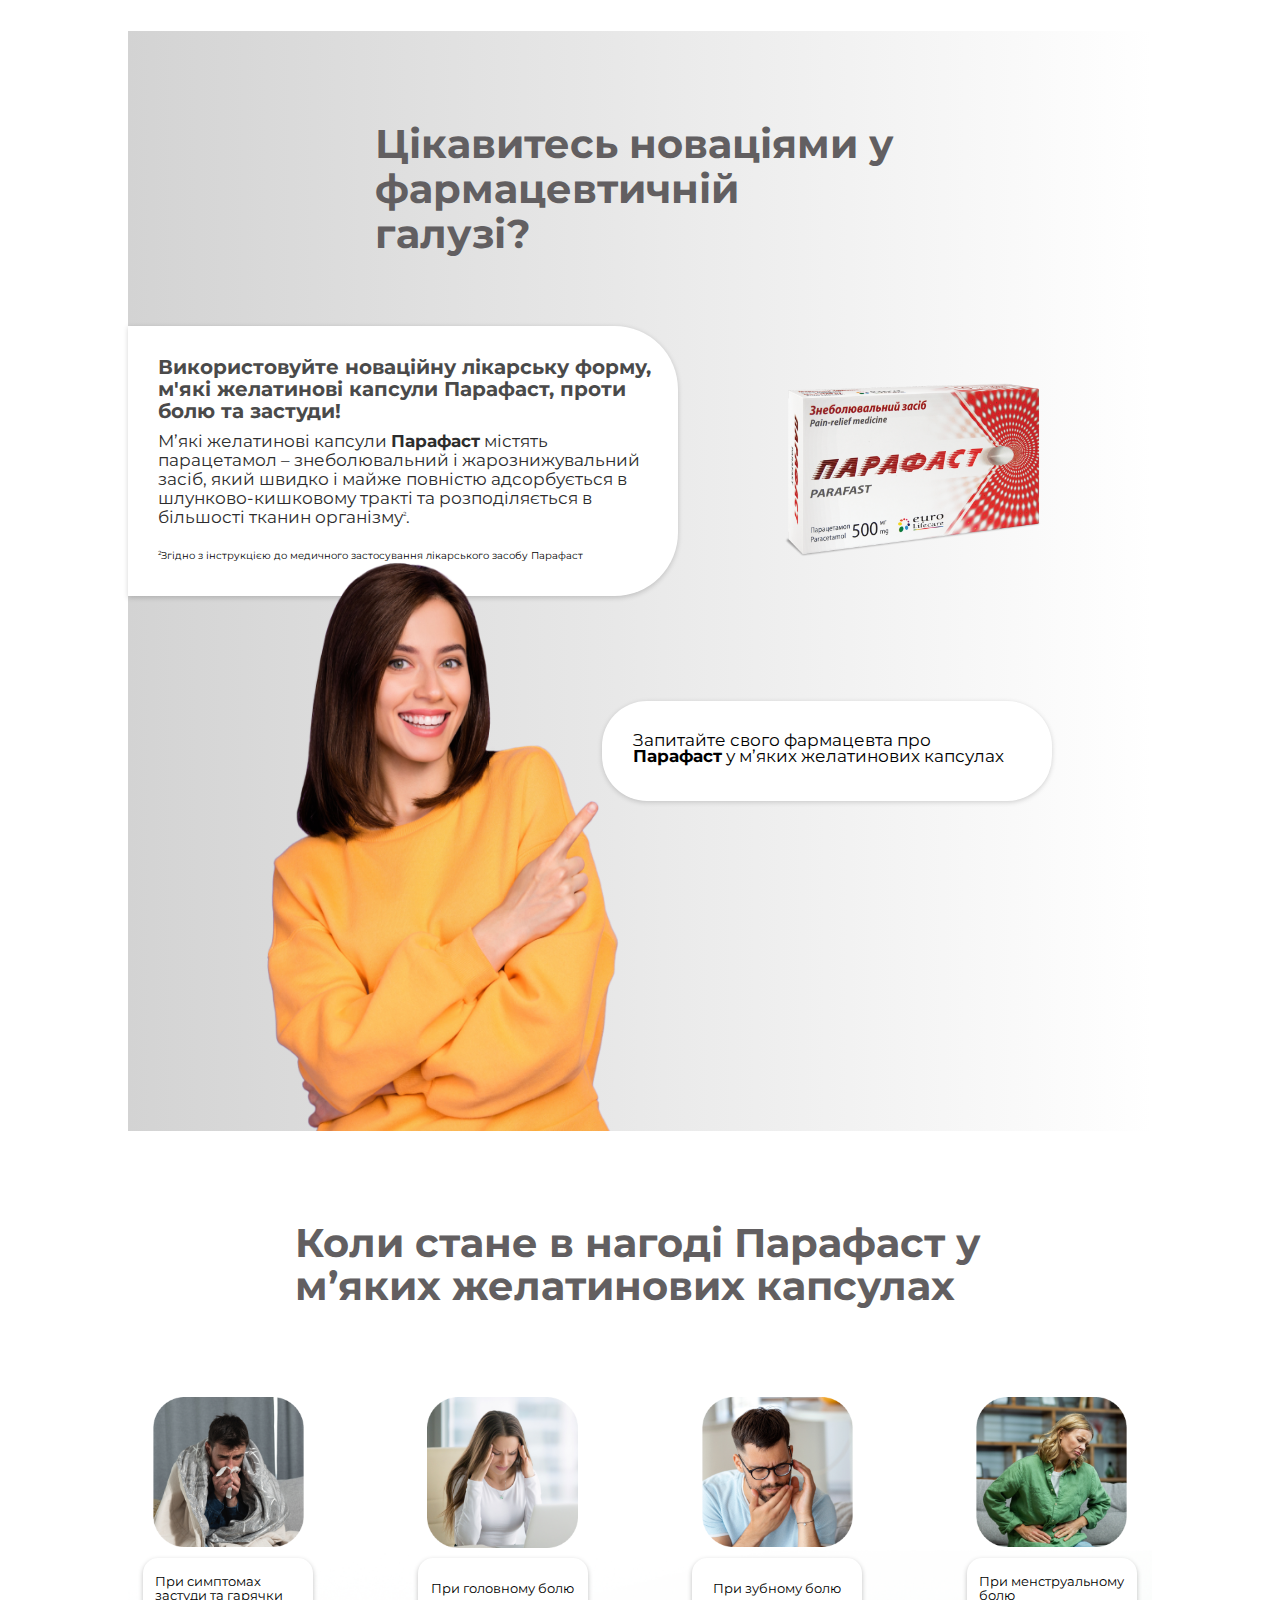
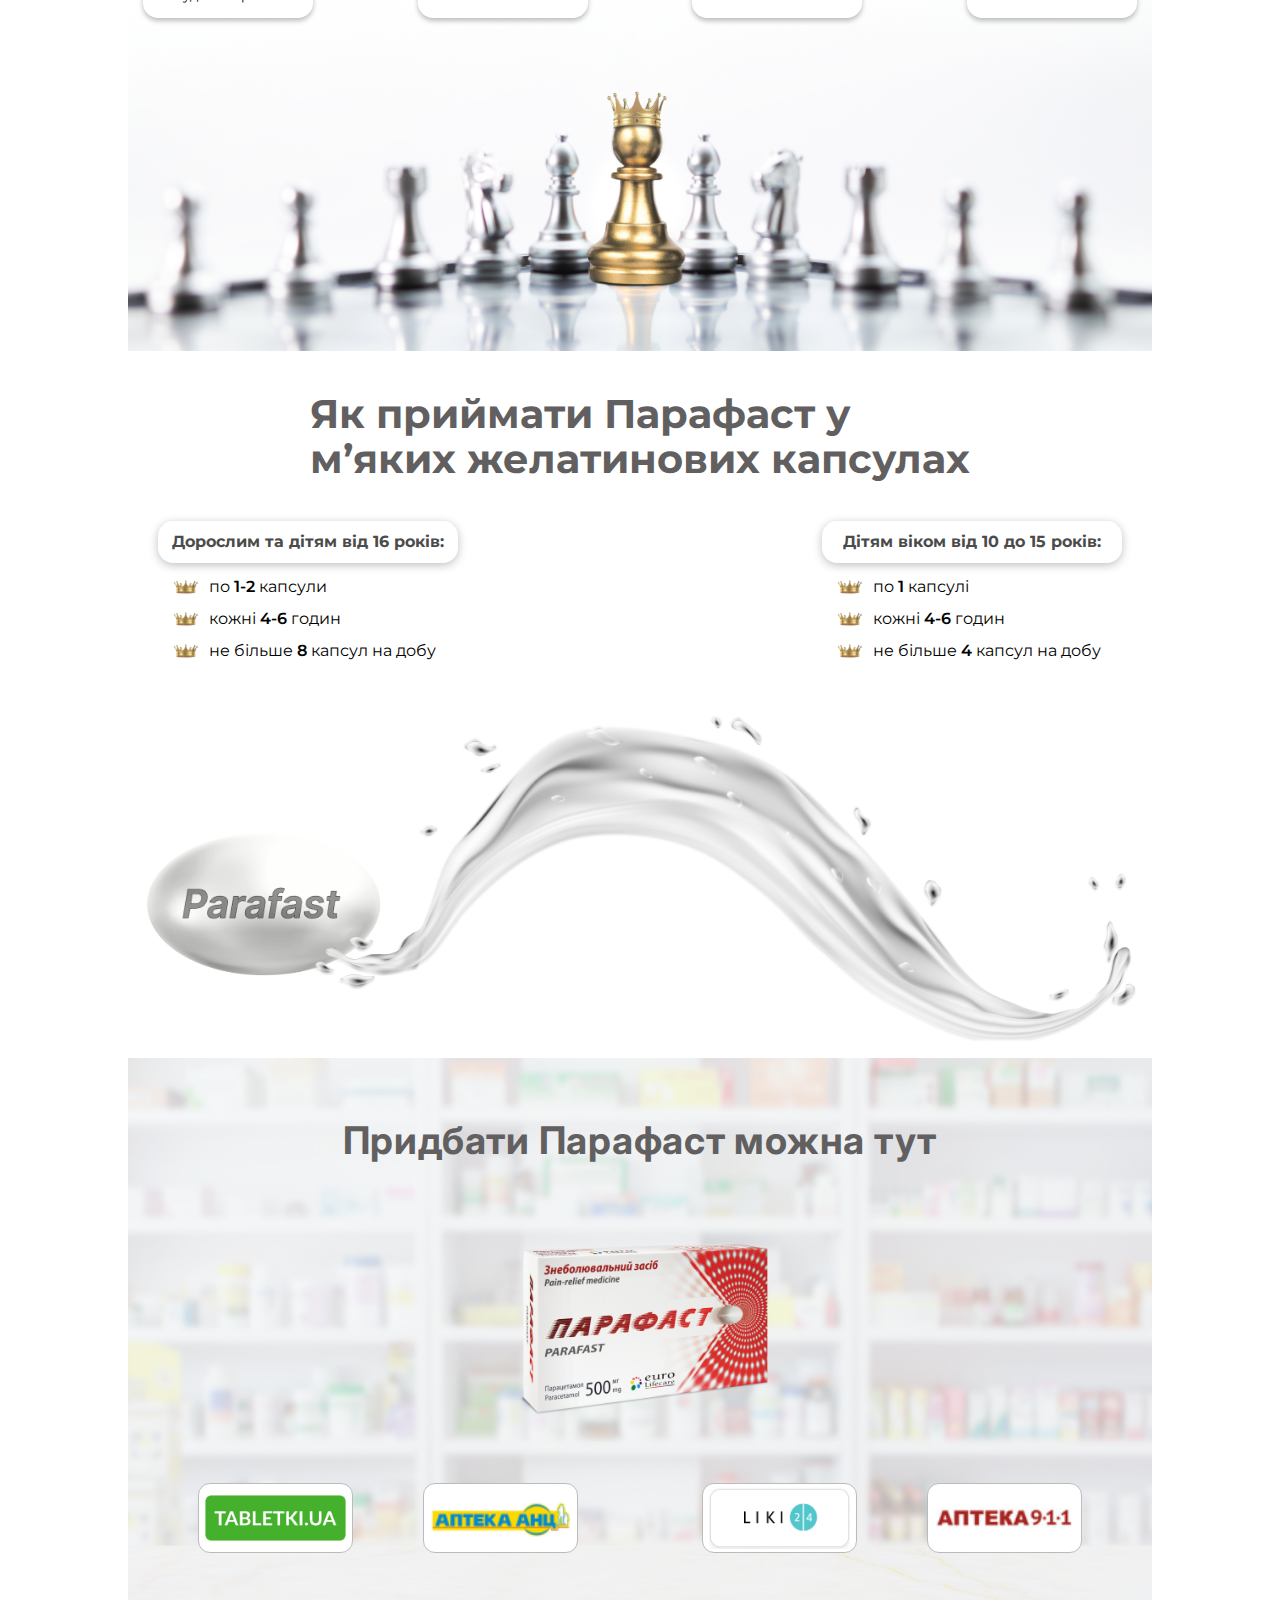
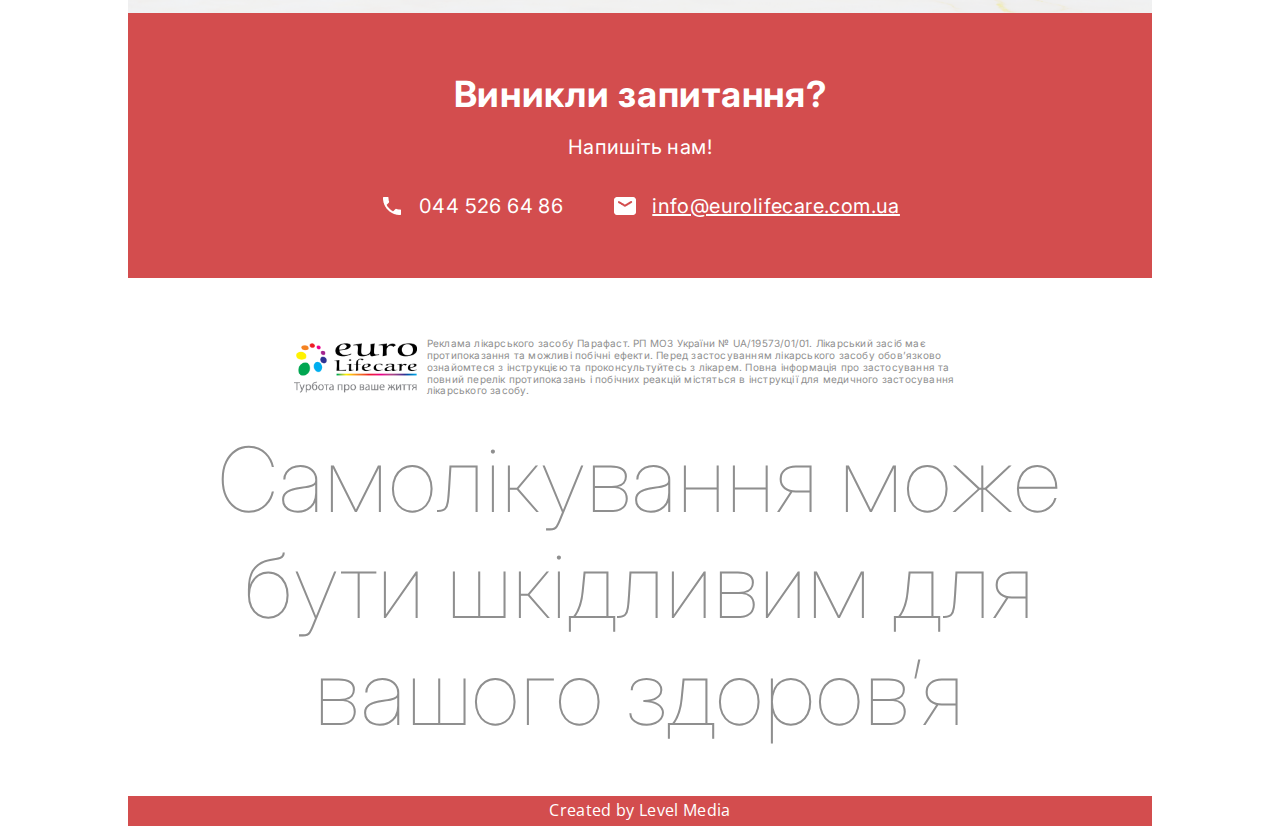
==== commit c13f2752: "Корректировки по размерам шрифтов" ====
--- a/index.html
+++ b/index.html
@@ -60,7 +60,7 @@
             <div class="advantages-img-box">
                     <img src="./images/advantages_img.png" alt="" class="advantages-img">
                     <div class="definition">
-                        <p class="definition-text"><span class="definition-text-title">Парафаст</span>- перша в Україні суспензія парацетамолу в унікальній формі випуску у вигляді
+                        <p class="definition-text"><span class="definition-text-title">Парафаст</span>- перша в Україні суспензія парацетамолу у формі випуску у вигляді
                             м’яких желатинових капсул<sup class="definition-text-index">1</sup></p>
                     </div>
             </div>
@@ -79,8 +79,9 @@
                     <p class="advantages-section-item-text">Відсутність додаткових речовин, які необхідні для формування таблеток<sup class="advantages-section-item-index">3</sup></p>
                 </li>
             </ul>
-            <p class="advantages-section-footnote"><sup class="advantages-section-footnote-index">1</sup>Згідно реєстраційних даних з державного реєстру лікарських засобів України http://drlz.com.ua/</p>
-            <p class="advantages-section-second-footnote"><sup class="advantages-section-footnote-index">2</sup>3Larry L . Augsburg er. H ard- and So ft-Shell C ap sules // ModernPharmaceutics : Volume 1. Basic Principles and
+            <p class="advantages-section-footnote"><sup class="advantages-section-footnote-index">1</sup>Мається на увазі, що станом на 29.07.2022 р. за даними державного реєстру лікарських засобів України
+            (http://drlz.com.ua/) відсутні інші зареєстровані лікарські засоби, що одночасно мають єдину діючу речовину парацетамол і при цьому форму випуску - м’які желатинові капсули, що містять суспензію.</p>
+            <p class="advantages-section-second-footnote"><sup class="advantages-section-footnote-index">3</sup>Larry L . Augsburg er. H ard- and So ft-Shell C ap sules // ModernPharmaceutics : Volume 1. Basic Principles and
             Systems : [англ.] . — N . Y.: Informa Healthcar e., 20 06 . — P. 499 — 564. — (D rugs and the Pharmaceutical Sciences)</p>
         </section>
         <section class="innovations-section container" id="for_whom">
--- a/css/main.css
+++ b/css/main.css
@@ -458,12 +458,13 @@
             height: 100px;
             top: 35%;
             right: 10%;
+            padding: 18px;
         }
 
     @media screen and (min-width: 1024px) {
             width: 600px;
             height: 150px;
-            padding: 23px;
+            padding: 35px;
             border-radius: 53.21px;
         }
 
@@ -480,8 +481,8 @@
 .definition-text {
     font-family: 'Inter', sans-serif;
     font-weight: 500;
-    font-size: 8.74px;
-    line-height: 10.58px;
+    font-size: 11px;
+    line-height: 12px;
     color: #000;
 
     @media screen and (min-width: 768px) {
@@ -503,8 +504,8 @@
 .definition-text-title {
     font-family: 'Inter', sans-serif;
     font-weight: 700;
-    font-size: 8.74px;
-    line-height: 10.58px;
+    font-size: 11px;
+    line-height: 12px;
     color: #000;
 
     @media screen and (min-width: 768px) {
@@ -602,8 +603,8 @@
 .advantages-section-item-text {
     font-family: 'Montserrat';
     font-weight: 400;
-    font-size: 14px;
-    line-height: 12.12px;
+    font-size: 18px;
+    line-height: 18px;
     color: #000000;
 
     @media screen and (min-width: 768px) {
@@ -686,13 +687,13 @@
 .innovations-section-title {
     font-family: 'Montserrat';
     font-weight: 700;
-    font-size: 18px;
+    font-size: 22px;
     line-height: 22px;
     color: #625F61;
     margin-left: auto;
     margin-right: auto;
     margin-bottom: 30px;
-    width: 240px;
+    width: 300px;
 
     @media screen and (min-width: 1024px) {
             font-size: 40px;
@@ -729,13 +730,7 @@
 
     @media screen and (min-width: 1024px) {
             width: 550px;
-            height: 240px;
-            padding: 30px;
-        }
-
-    @media screen and (min-width: 1024px) {
-            width: 550px;
-            height: 240px;
+            height: 270px;
             padding: 30px;
         }
 
@@ -749,7 +744,7 @@
 .innovations-first-text {
     font-family: 'Montserrat';
     font-weight: 700;
-    font-size: 12px;
+    font-size: 14px;
     line-height: 14px;
     color: #4A4A4A;
     margin-bottom: 10px;
@@ -766,13 +761,13 @@
     @media screen and (min-width: 1024px) {
             width: 500px;
             font-size: 20px;
-            line-height: 20px;
+            line-height: 22px;
         }
 
     @media screen and (min-width: 1440px) {
             width: 720px;
             font-size: 30px;
-            line-height: 30px;
+            line-height: 32px;
             margin-bottom: 30px;
         }
 }
@@ -780,28 +775,28 @@
 .innovations-second-text {
     font-family: 'Montserrat';
     font-weight: 400;
-    font-size: 10px;
+    font-size: 14px;
     line-height: 14px;
     color: #2D2D2D;
     margin-bottom: 10px;
 
     @media screen and (min-width: 1024px) {
             font-size: 17px;
-            line-height: 16px;
+            line-height: 19px;
             margin-bottom: 20px;
         }
 
     @media screen and (min-width: 1440px) {
             font-size: 22px;
-            line-height: 22px;
-            margin-bottom: 50px;
+            line-height: 26px;
+            margin-bottom: 30px;
         }
 }
 
 .innovations-second-bold-text {
     font-family: 'Montserrat';
     font-weight: 700;
-    font-size: 10px;
+    font-size: 14px;
     line-height: 14px;
     color: #2D2D2D;
 
@@ -889,13 +884,14 @@
     width: 217px;
     height: 70px;
     border-radius: 16.69px;
-    padding: 14px;
+    padding: 5px;
     background-color: #fff;
     box-shadow: 0px 1.35px 5.74px rgba(0, 0, 0, 0.17);
     z-index: 999;
 
     @media screen and (min-width: 375px) {
             width: 250px;
+            padding: 12px;
         }
 
     @media screen and (min-width: 768px) {
@@ -906,22 +902,22 @@
             width: 450px;
             height: 100px;
             border-radius: 45px;
-            bottom: 20%;
+            bottom: 30%;
             padding: 31px;
         }
 
     @media screen and (min-width: 1440px) {
             width: 600px;
             height: 130px;
-            bottom: 15%;
-            padding: 40px;
+            bottom: 25%;
+            padding: 35px;
         }
 }
 
 .innovations-ask-text {
     font-family: 'Montserrat';
     font-weight: 400;
-    font-size: 12px;
+    font-size: 14px;
     line-height: 14px;
     color: #000000;
 
@@ -932,14 +928,14 @@
 
     @media screen and (min-width: 1440px) {
             font-size: 22px;
-            line-height: 22px;
+            line-height: 30px;
         }
 }
 
 .innovations-ask-bold-text {
     font-family: 'Montserrat';
     font-weight: 700;
-    font-size: 12px;
+    font-size: 14px;
     line-height: 14px;
     color: #000000;
 
@@ -959,15 +955,27 @@
     left: 0;
     bottom: 0;
     width: 169px;
-    height: 258px;
+    height: 219px;
     z-index: 1;
 
+    @media screen and (min-width: 375px) {
+            width: 199px;
+            height: 258px;
+        }
+
     @media screen and (min-width: 768px) {
             left: 100px;
         }
 
     @media screen and (min-width: 1024px) {
-            display: none;
+            width: 444px;
+            height: 598px;
+        }
+
+    @media screen and (min-width: 1440px) {
+            width: 400px;
+            height: 538px;
+            left: 250px;
         }
 }
 
@@ -989,13 +997,13 @@
 .simptoms-section-title {
     font-family: 'Montserrat';
     font-weight: 700;
-    font-size: 16px;
+    font-size: 22px;
     line-height: 22px;
     color: #625F61;
     margin-left: auto;
     margin-right: auto;
     margin-bottom: 40px;
-    width: 275px;
+    width: 280px;
 
     @media screen and (min-width: 1024px) {
             font-size: 40px;
@@ -1020,8 +1028,8 @@
         }
 
     @media screen and (min-width: 1440px) {
-            padding-left: 100px;
-            padding-right: 100px;
+            padding-left: 40px;
+            padding-right: 40px;
         }
 }
 
@@ -1102,12 +1110,12 @@
 .use-section-title {
     font-family: 'Montserrat';
     font-weight: 700;
-    font-size: 18px;
-    line-height: 22px;
+    font-size: 22px;
+    line-height: 24px;
     color: #625F61;
     margin-left: auto;
     margin-right: auto;
-    width: 300px;
+    width: 290px;
     margin-bottom: 40px;
 
     @media screen and (min-width: 1024px) {
@@ -1149,7 +1157,7 @@
 }
 
 .use-list-title {
-    width: 255px;
+    width: 300px;
     height: 42px;
     border-radius: 15.177px;
     box-shadow: 0px 2.3px 9.91px rgba(0, 0, 0, 0.25);
@@ -1159,7 +1167,7 @@
     justify-content: center;
 
     @media screen and (min-width: 1440px) {
-            width: 350px;
+            width: 450px;
             height: 60px;
         }
 }
@@ -1167,13 +1175,13 @@
 .use-list-title-text {
     font-family: 'Montserrat';
     font-weight: 700;
-    font-size: 13px;
-    line-height: 14px;
+    font-size: 16px;
+    line-height: 16px;
     color: #4B4B4B;
 
     @media screen and (min-width: 1440px) {
-            font-size: 18px;
-            line-height: 18px;
+            font-size: 24px;
+            line-height: 24px;
         }
 }
 
@@ -1197,26 +1205,26 @@
 .use-item-text {
     font-family: 'Montserrat';
     font-weight: 400;
-    font-size: 14px;
-    line-height: 14px;
+    font-size: 16px;
+    line-height: 16px;
     color: #000000;
 
     @media screen and (min-width: 1440px) {
-            font-size: 18px;
-            line-height: 18px;
+            font-size: 22px;
+            line-height: 22px;
         }
 }
 
 .use-item-bold-text {
     font-family: 'Montserrat';
     font-weight: 600;
-    font-size: 14px;
-    line-height: 14px;
+    font-size: 16px;
+    line-height: 16px;
     color: #000000;
 
     @media screen and (min-width: 1440px) {
-            font-size: 18px;
-            line-height: 18px;
+            font-size: 22px;
+            line-height: 22px;
         }
 }
 
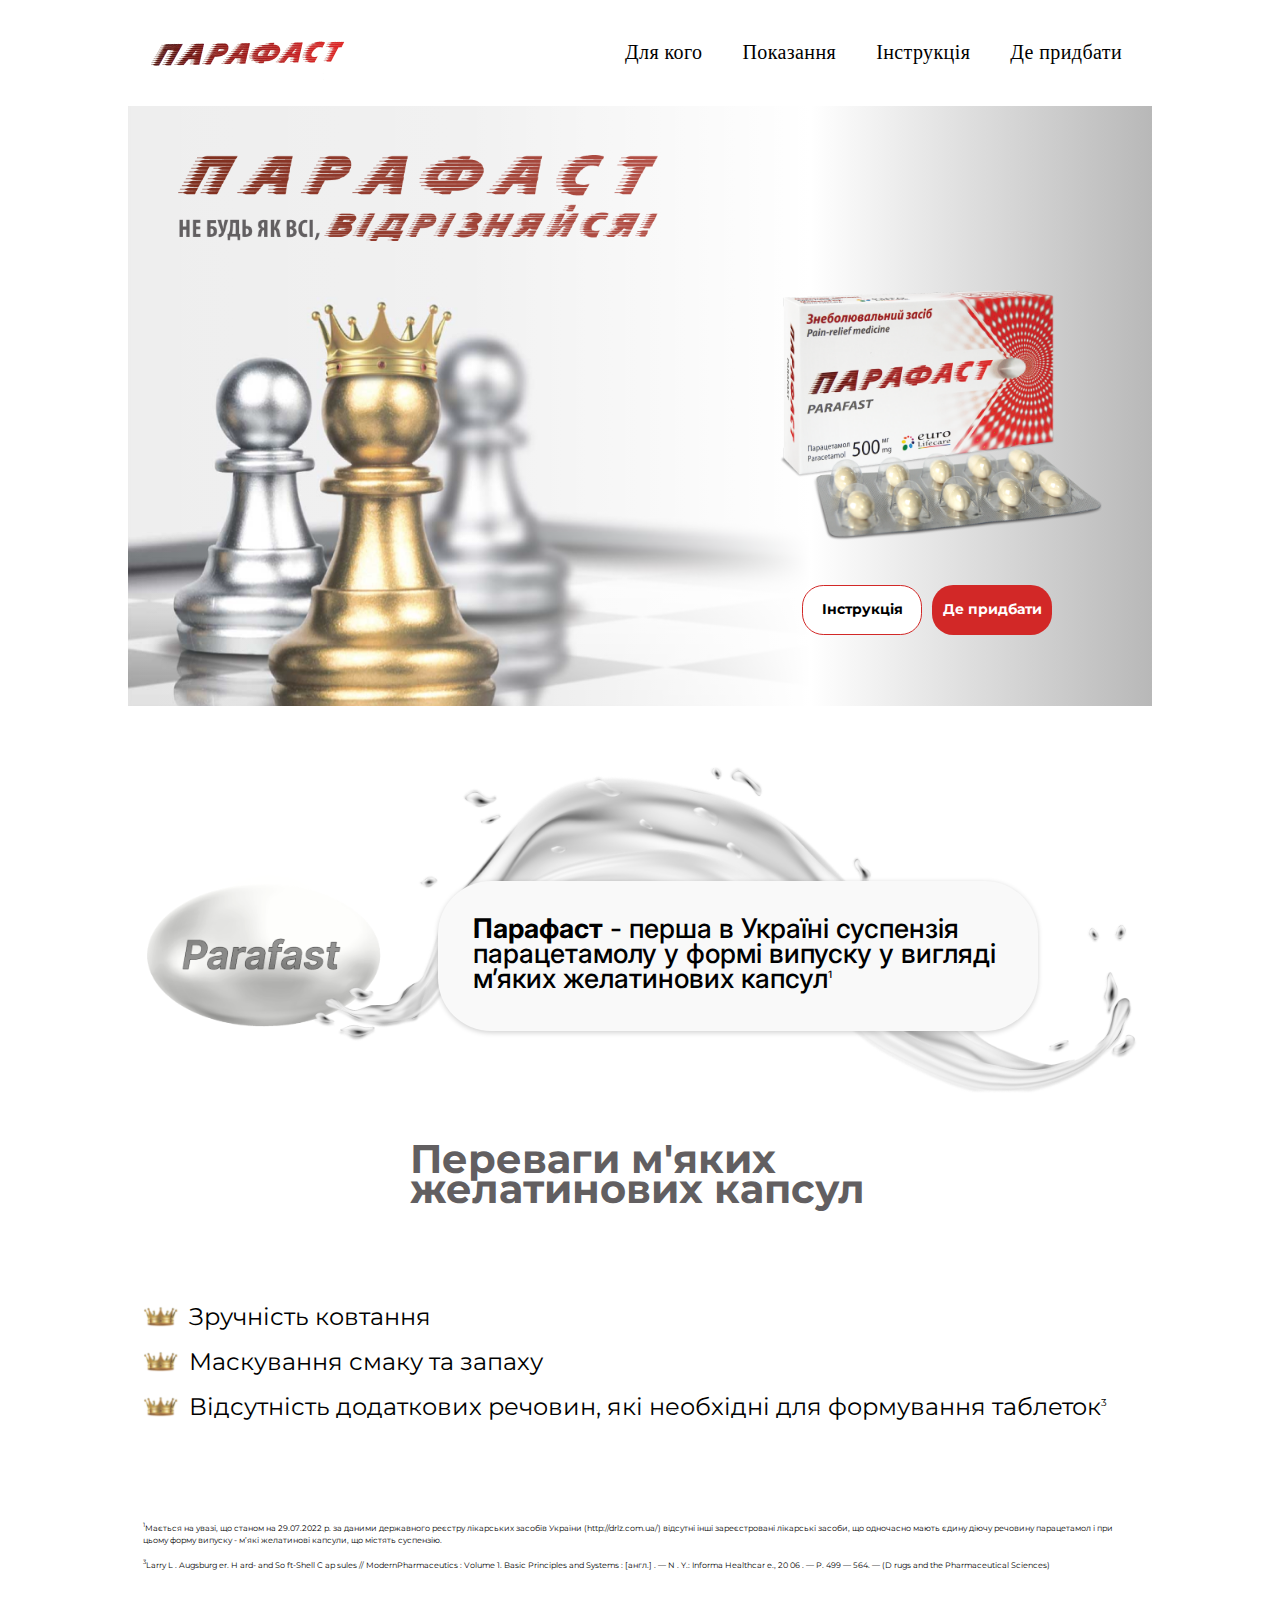
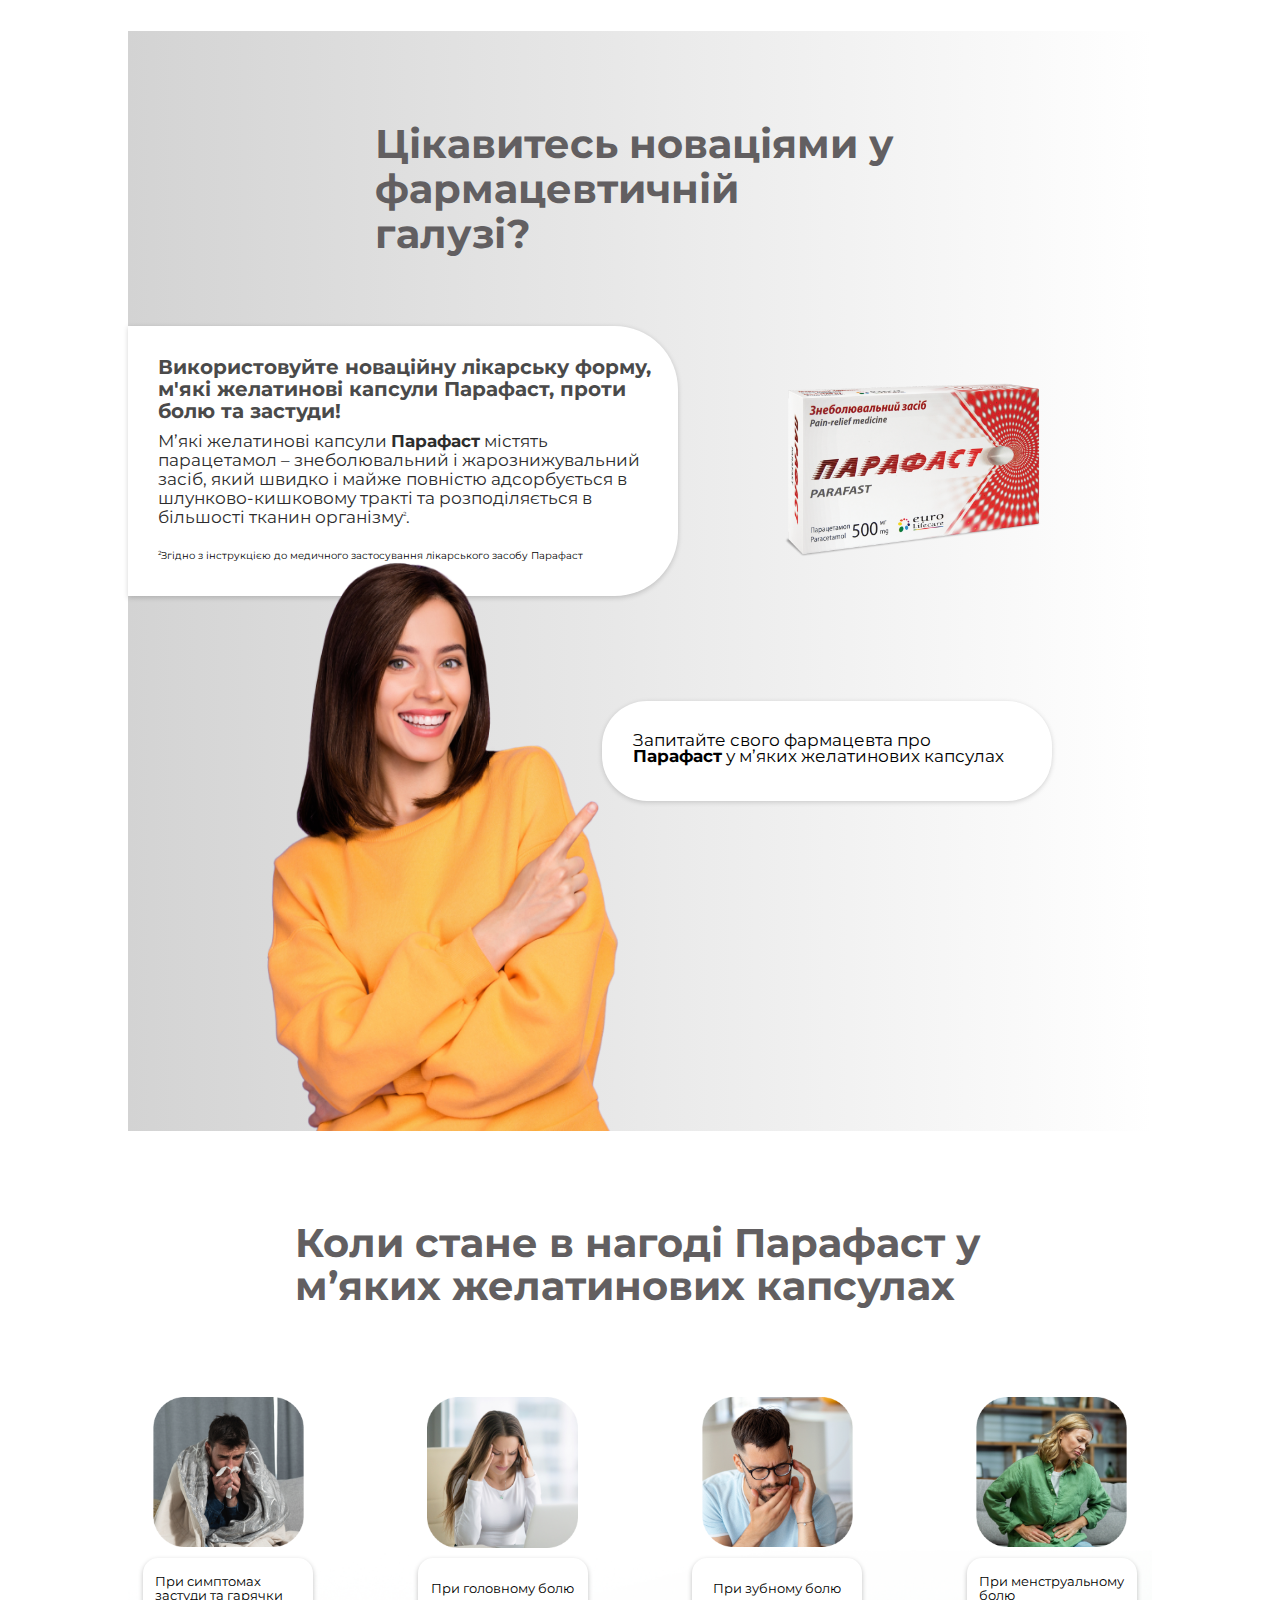
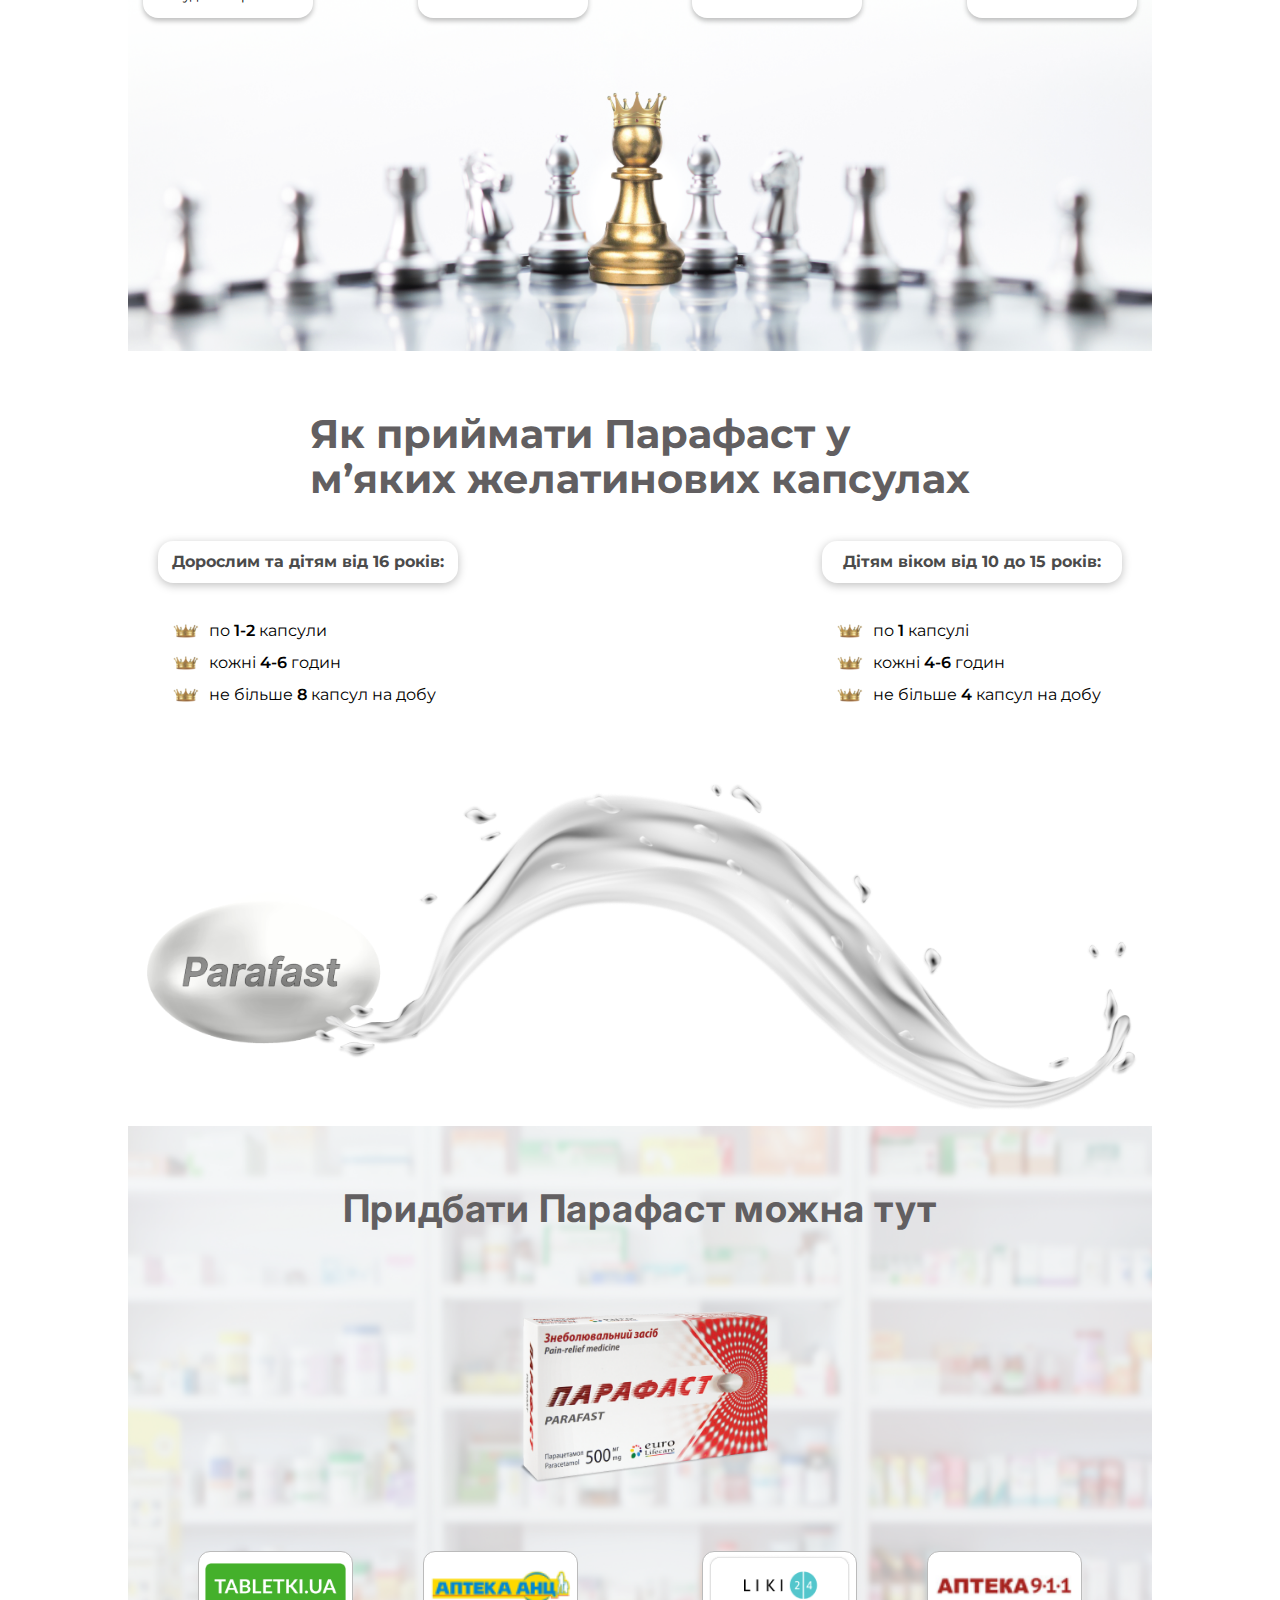
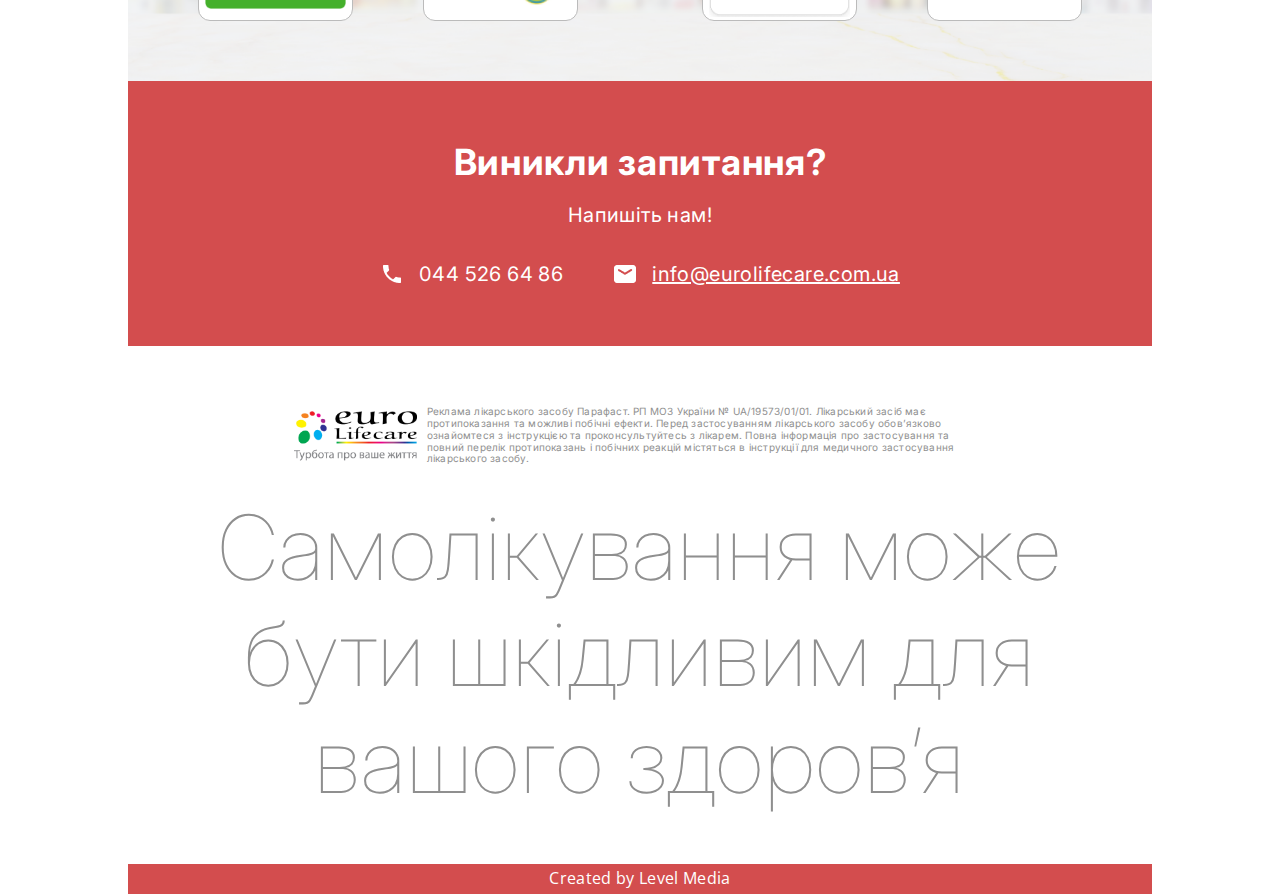
==== commit a93fd52e: "Увеличил шрифт и отступы" ====
--- a/index.html
+++ b/index.html
@@ -60,7 +60,7 @@
             <div class="advantages-img-box">
                     <img src="./images/advantages_img.png" alt="" class="advantages-img">
                     <div class="definition">
-                        <p class="definition-text"><span class="definition-text-title">Парафаст</span>- перша в Україні суспензія парацетамолу у формі випуску у вигляді
+                        <p class="definition-text"><span class="definition-text-title">Парафаст</span> - перша в Україні суспензія парацетамолу у формі випуску у вигляді
                             м’яких желатинових капсул<sup class="definition-text-index">1</sup></p>
                     </div>
             </div>
--- a/css/main.css
+++ b/css/main.css
@@ -433,9 +433,9 @@
 .definition {
     position: absolute;
     top: 15%;
-    right: 5%;
-    width: 196px;
-    height: 66px;
+    right: 2%;
+    width: 220px;
+    height: 75px;
     border-radius: 15.2px;
     background-color: #F9F9F9;
     padding-left: 10px;
@@ -481,8 +481,8 @@
 .definition-text {
     font-family: 'Inter', sans-serif;
     font-weight: 500;
-    font-size: 11px;
-    line-height: 12px;
+    font-size: 14px;
+    line-height: 14px;
     color: #000;
 
     @media screen and (min-width: 768px) {
@@ -504,8 +504,8 @@
 .definition-text-title {
     font-family: 'Inter', sans-serif;
     font-weight: 700;
-    font-size: 11px;
-    line-height: 12px;
+    font-size: 14px;
+    line-height: 14px;
     color: #000;
 
     @media screen and (min-width: 768px) {
@@ -982,7 +982,7 @@
 .simptoms-section {
     position: relative;
     padding-top: 40px;
-    height: 1223px;
+    height: 1263px;
 
     @media screen and (min-width: 768px) {
             height: 1350px;
@@ -1095,7 +1095,7 @@
 }
 
 .use-section {
-    padding-top: 40px;
+    padding-top: 60px;
     padding-left: 15px;
     padding-right: 15px;
     padding-bottom: 15px;
@@ -1149,6 +1149,8 @@
 
 .use-list {
     padding-left: 15px;
+    margin-top: 40px;
+    margin-bottom: 40px;
 
     @media screen and (min-width: 1440px) {
             margin-top: 40px;
